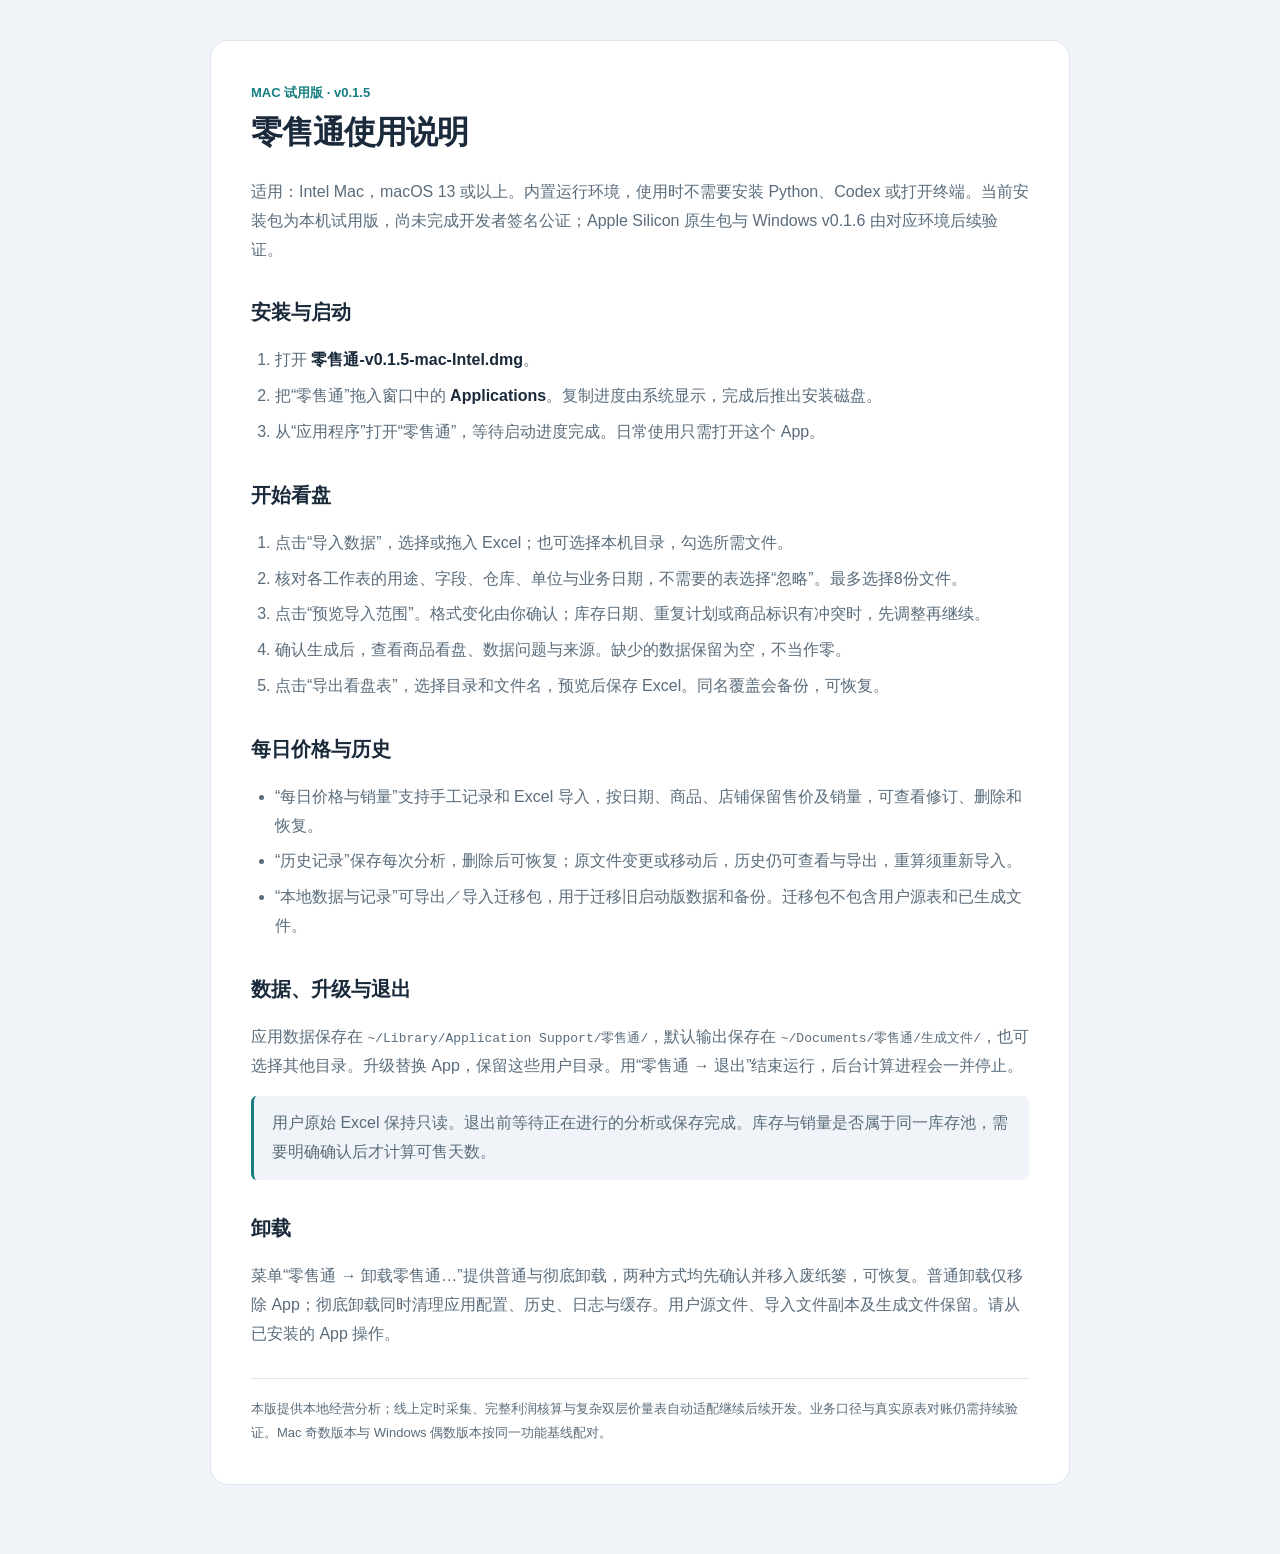
==== desktop/使用说明.html @ 70e7618d "Add self-contained Mac app and paired desktop release workflow" ====
<!doctype html><html lang="zh-CN"><meta charset="utf-8"><meta name="viewport" content="width=device-width,initial-scale=1"><title>零售通 v0.1.5 使用说明</title>
<style>:root{color-scheme:light dark;--bg:#f0f4f8;--paper:#fff;--ink:#1a2a3b;--muted:#5a6c7b;--line:#dde5eb;--accent:#167e82}@media(prefers-color-scheme:dark){:root{--bg:#111c26;--paper:#1b2835;--ink:#edf5f7;--muted:#b4c5d0;--line:#334553;--accent:#83d7d4}}*{box-sizing:border-box}body{margin:0;background:var(--bg);color:var(--ink);font:16px/1.8 -apple-system,BlinkMacSystemFont,'PingFang SC',sans-serif}main{max-width:860px;margin:40px auto;padding:40px;background:var(--paper);border:1px solid var(--line);border-radius:18px}h1{font-size:32px;letter-spacing:-1px;margin:0}h2{margin:30px 0 10px;font-size:20px}p,li{color:var(--muted)}.badge{color:var(--accent);font-size:13px;font-weight:600}ol,ul{padding-left:24px}li{margin:7px 0}strong{color:var(--ink)}code{font-size:13px;overflow-wrap:anywhere}.note{padding:13px 18px;border-left:3px solid var(--accent);background:var(--bg);border-radius:6px}footer{border-top:1px solid var(--line);margin-top:30px;padding-top:18px;font-size:13px;color:var(--muted)}@media(max-width:650px){main{margin:12px;padding:24px}h1{font-size:27px}}@media print{main{border:0;margin:0;padding:0}body{background:white}}</style>
<main><div class="badge">MAC 试用版 · v0.1.5</div><h1>零售通使用说明</h1><p>适用：Intel Mac，macOS 13 或以上。内置运行环境，使用时不需要安装 Python、Codex 或打开终端。当前安装包为本机试用版，尚未完成开发者签名公证；Apple Silicon 原生包与 Windows v0.1.6 由对应环境后续验证。</p>
<h2>安装与启动</h2><ol><li>打开 <strong>零售通-v0.1.5-mac-Intel.dmg</strong>。</li><li>把“零售通”拖入窗口中的 <strong>Applications</strong>。复制进度由系统显示，完成后推出安装磁盘。</li><li>从“应用程序”打开“零售通”，等待启动进度完成。日常使用只需打开这个 App。</li></ol>
<h2>开始看盘</h2><ol><li>点击“导入数据”，选择或拖入 Excel；也可选择本机目录，勾选所需文件。</li><li>核对各工作表的用途、字段、仓库、单位与业务日期，不需要的表选择“忽略”。最多选择8份文件。</li><li>点击“预览导入范围”。格式变化由你确认；库存日期、重复计划或商品标识有冲突时，先调整再继续。</li><li>确认生成后，查看商品看盘、数据问题与来源。缺少的数据保留为空，不当作零。</li><li>点击“导出看盘表”，选择目录和文件名，预览后保存 Excel。同名覆盖会备份，可恢复。</li></ol>
<h2>每日价格与历史</h2><ul><li>“每日价格与销量”支持手工记录和 Excel 导入，按日期、商品、店铺保留售价及销量，可查看修订、删除和恢复。</li><li>“历史记录”保存每次分析，删除后可恢复；原文件变更或移动后，历史仍可查看与导出，重算须重新导入。</li><li>“本地数据与记录”可导出／导入迁移包，用于迁移旧启动版数据和备份。迁移包不包含用户源表和已生成文件。</li></ul>
<h2>数据、升级与退出</h2><p>应用数据保存在 <code>~/Library/Application Support/零售通/</code>，默认输出保存在 <code>~/Documents/零售通/生成文件/</code>，也可选择其他目录。升级替换 App，保留这些用户目录。用“零售通 → 退出”结束运行，后台计算进程会一并停止。</p>
<p class="note">用户原始 Excel 保持只读。退出前等待正在进行的分析或保存完成。库存与销量是否属于同一库存池，需要明确确认后才计算可售天数。</p>
<h2>卸载</h2><p>菜单“零售通 → 卸载零售通…”提供普通与彻底卸载，两种方式均先确认并移入废纸篓，可恢复。普通卸载仅移除 App；彻底卸载同时清理应用配置、历史、日志与缓存。用户源文件、导入文件副本及生成文件保留。请从已安装的 App 操作。</p>
<footer>本版提供本地经营分析；线上定时采集、完整利润核算与复杂双层价量表自动适配继续后续开发。业务口径与真实原表对账仍需持续验证。Mac 奇数版本与 Windows 偶数版本按同一功能基线配对。</footer></main></html>
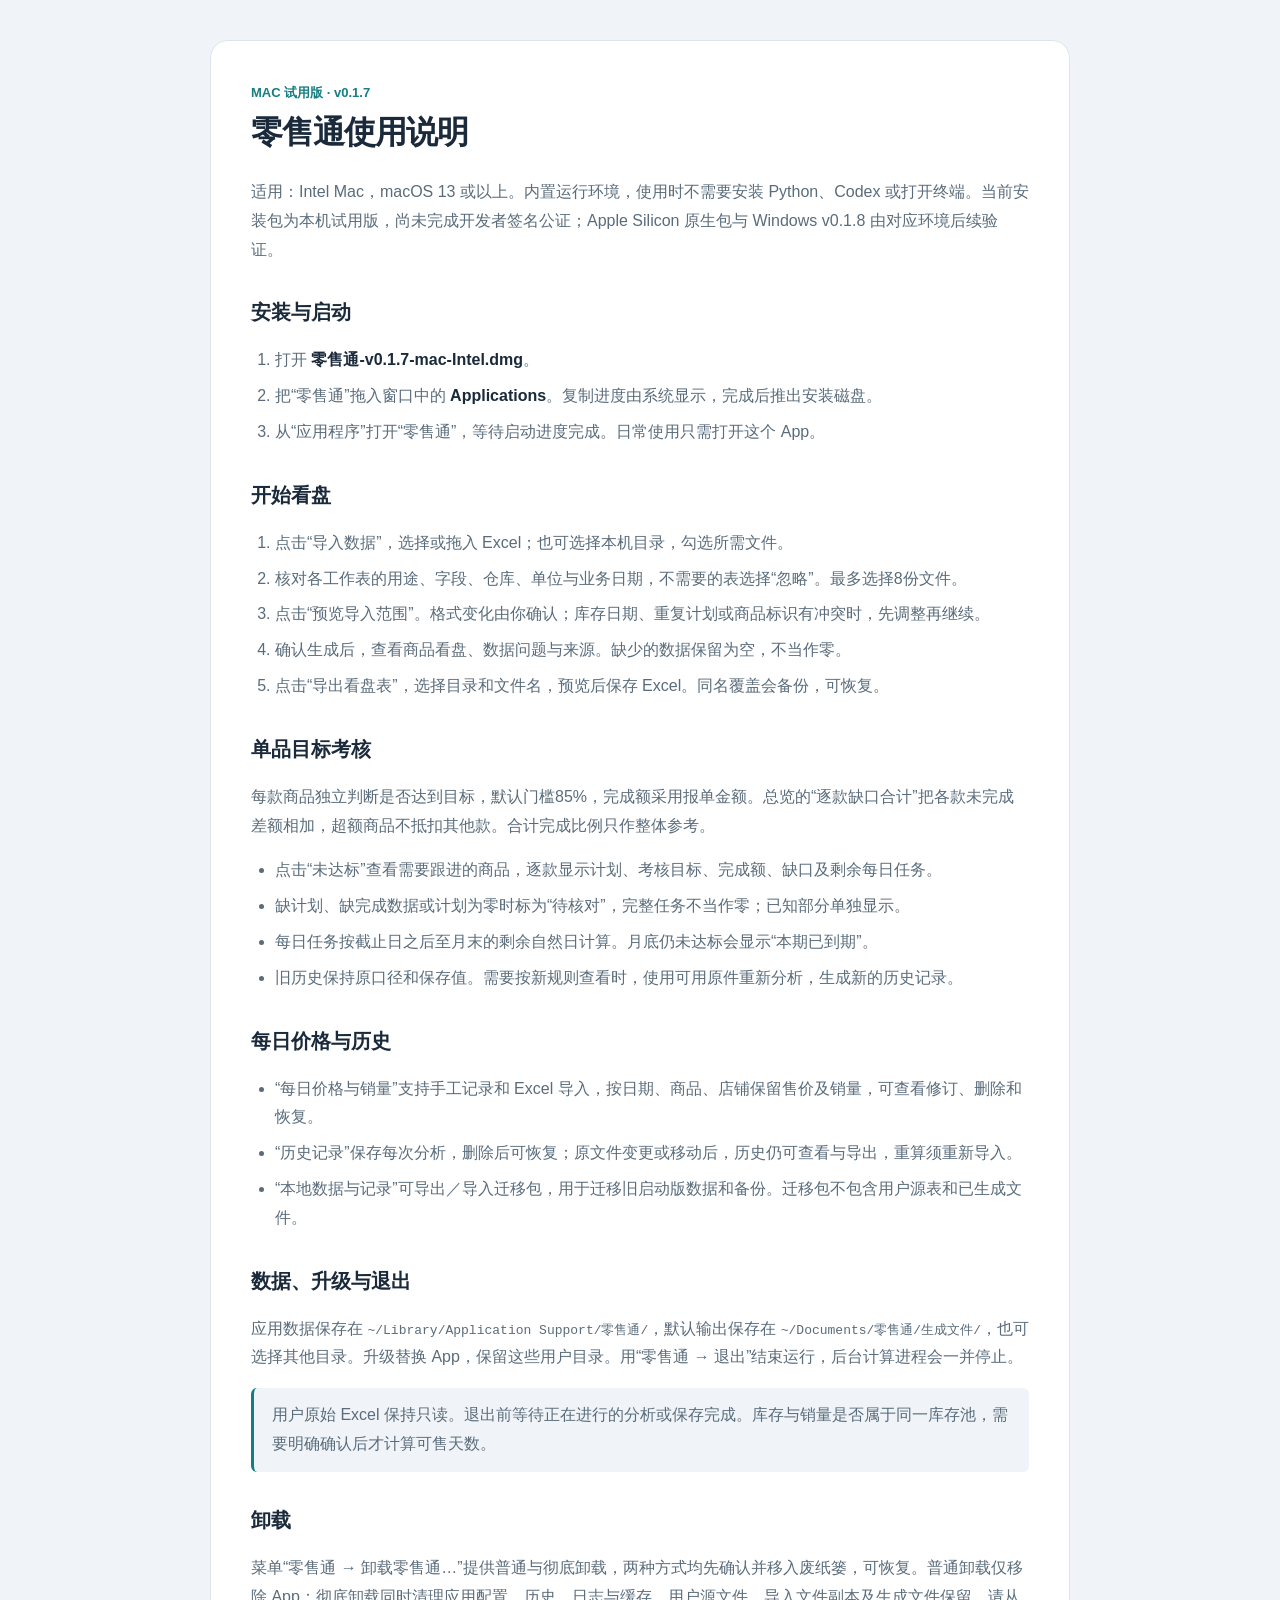
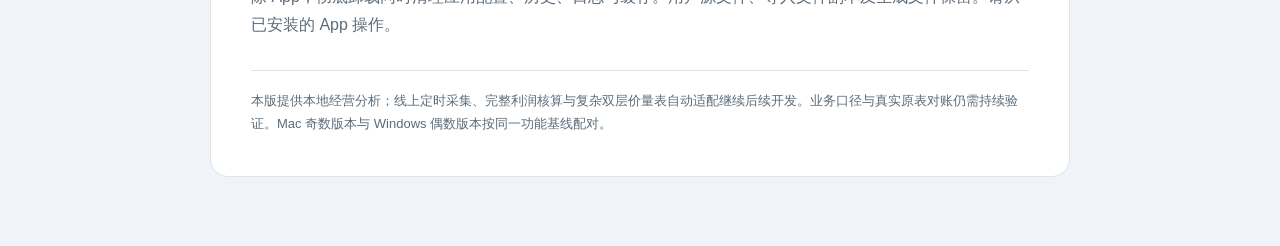
==== commit 8bcb1542: "Assess plan targets per product and deliver Mac 0.1.7" ====
--- a/desktop/使用说明.html
+++ b/desktop/使用说明.html
@@ -1,9 +1,9 @@
-<!doctype html><html lang="zh-CN"><meta charset="utf-8"><meta name="viewport" content="width=device-width,initial-scale=1"><title>零售通 v0.1.5 使用说明</title>
+<!doctype html><html lang="zh-CN"><meta charset="utf-8"><meta name="viewport" content="width=device-width,initial-scale=1"><title>零售通 v0.1.7 使用说明</title>
 <style>:root{color-scheme:light dark;--bg:#f0f4f8;--paper:#fff;--ink:#1a2a3b;--muted:#5a6c7b;--line:#dde5eb;--accent:#167e82}@media(prefers-color-scheme:dark){:root{--bg:#111c26;--paper:#1b2835;--ink:#edf5f7;--muted:#b4c5d0;--line:#334553;--accent:#83d7d4}}*{box-sizing:border-box}body{margin:0;background:var(--bg);color:var(--ink);font:16px/1.8 -apple-system,BlinkMacSystemFont,'PingFang SC',sans-serif}main{max-width:860px;margin:40px auto;padding:40px;background:var(--paper);border:1px solid var(--line);border-radius:18px}h1{font-size:32px;letter-spacing:-1px;margin:0}h2{margin:30px 0 10px;font-size:20px}p,li{color:var(--muted)}.badge{color:var(--accent);font-size:13px;font-weight:600}ol,ul{padding-left:24px}li{margin:7px 0}strong{color:var(--ink)}code{font-size:13px;overflow-wrap:anywhere}.note{padding:13px 18px;border-left:3px solid var(--accent);background:var(--bg);border-radius:6px}footer{border-top:1px solid var(--line);margin-top:30px;padding-top:18px;font-size:13px;color:var(--muted)}@media(max-width:650px){main{margin:12px;padding:24px}h1{font-size:27px}}@media print{main{border:0;margin:0;padding:0}body{background:white}}</style>
-<main><div class="badge">MAC 试用版 · v0.1.5</div><h1>零售通使用说明</h1><p>适用：Intel Mac，macOS 13 或以上。内置运行环境，使用时不需要安装 Python、Codex 或打开终端。当前安装包为本机试用版，尚未完成开发者签名公证；Apple Silicon 原生包与 Windows v0.1.6 由对应环境后续验证。</p>
-<h2>安装与启动</h2><ol><li>打开 <strong>零售通-v0.1.5-mac-Intel.dmg</strong>。</li><li>把“零售通”拖入窗口中的 <strong>Applications</strong>。复制进度由系统显示，完成后推出安装磁盘。</li><li>从“应用程序”打开“零售通”，等待启动进度完成。日常使用只需打开这个 App。</li></ol>
+<main><div class="badge">MAC 试用版 · v0.1.7</div><h1>零售通使用说明</h1><p>适用：Intel Mac，macOS 13 或以上。内置运行环境，使用时不需要安装 Python、Codex 或打开终端。当前安装包为本机试用版，尚未完成开发者签名公证；Apple Silicon 原生包与 Windows v0.1.8 由对应环境后续验证。</p>
+<h2>安装与启动</h2><ol><li>打开 <strong>零售通-v0.1.7-mac-Intel.dmg</strong>。</li><li>把“零售通”拖入窗口中的 <strong>Applications</strong>。复制进度由系统显示，完成后推出安装磁盘。</li><li>从“应用程序”打开“零售通”，等待启动进度完成。日常使用只需打开这个 App。</li></ol>
 <h2>开始看盘</h2><ol><li>点击“导入数据”，选择或拖入 Excel；也可选择本机目录，勾选所需文件。</li><li>核对各工作表的用途、字段、仓库、单位与业务日期，不需要的表选择“忽略”。最多选择8份文件。</li><li>点击“预览导入范围”。格式变化由你确认；库存日期、重复计划或商品标识有冲突时，先调整再继续。</li><li>确认生成后，查看商品看盘、数据问题与来源。缺少的数据保留为空，不当作零。</li><li>点击“导出看盘表”，选择目录和文件名，预览后保存 Excel。同名覆盖会备份，可恢复。</li></ol>
-<h2>每日价格与历史</h2><ul><li>“每日价格与销量”支持手工记录和 Excel 导入，按日期、商品、店铺保留售价及销量，可查看修订、删除和恢复。</li><li>“历史记录”保存每次分析，删除后可恢复；原文件变更或移动后，历史仍可查看与导出，重算须重新导入。</li><li>“本地数据与记录”可导出／导入迁移包，用于迁移旧启动版数据和备份。迁移包不包含用户源表和已生成文件。</li></ul>
+<h2>单品目标考核</h2><p>每款商品独立判断是否达到目标，默认门槛85%，完成额采用报单金额。总览的“逐款缺口合计”把各款未完成差额相加，超额商品不抵扣其他款。合计完成比例只作整体参考。</p><ul><li>点击“未达标”查看需要跟进的商品，逐款显示计划、考核目标、完成额、缺口及剩余每日任务。</li><li>缺计划、缺完成数据或计划为零时标为“待核对”，完整任务不当作零；已知部分单独显示。</li><li>每日任务按截止日之后至月末的剩余自然日计算。月底仍未达标会显示“本期已到期”。</li><li>旧历史保持原口径和保存值。需要按新规则查看时，使用可用原件重新分析，生成新的历史记录。</li></ul><h2>每日价格与历史</h2><ul><li>“每日价格与销量”支持手工记录和 Excel 导入，按日期、商品、店铺保留售价及销量，可查看修订、删除和恢复。</li><li>“历史记录”保存每次分析，删除后可恢复；原文件变更或移动后，历史仍可查看与导出，重算须重新导入。</li><li>“本地数据与记录”可导出／导入迁移包，用于迁移旧启动版数据和备份。迁移包不包含用户源表和已生成文件。</li></ul>
 <h2>数据、升级与退出</h2><p>应用数据保存在 <code>~/Library/Application Support/零售通/</code>，默认输出保存在 <code>~/Documents/零售通/生成文件/</code>，也可选择其他目录。升级替换 App，保留这些用户目录。用“零售通 → 退出”结束运行，后台计算进程会一并停止。</p>
 <p class="note">用户原始 Excel 保持只读。退出前等待正在进行的分析或保存完成。库存与销量是否属于同一库存池，需要明确确认后才计算可售天数。</p>
 <h2>卸载</h2><p>菜单“零售通 → 卸载零售通…”提供普通与彻底卸载，两种方式均先确认并移入废纸篓，可恢复。普通卸载仅移除 App；彻底卸载同时清理应用配置、历史、日志与缓存。用户源文件、导入文件副本及生成文件保留。请从已安装的 App 操作。</p>
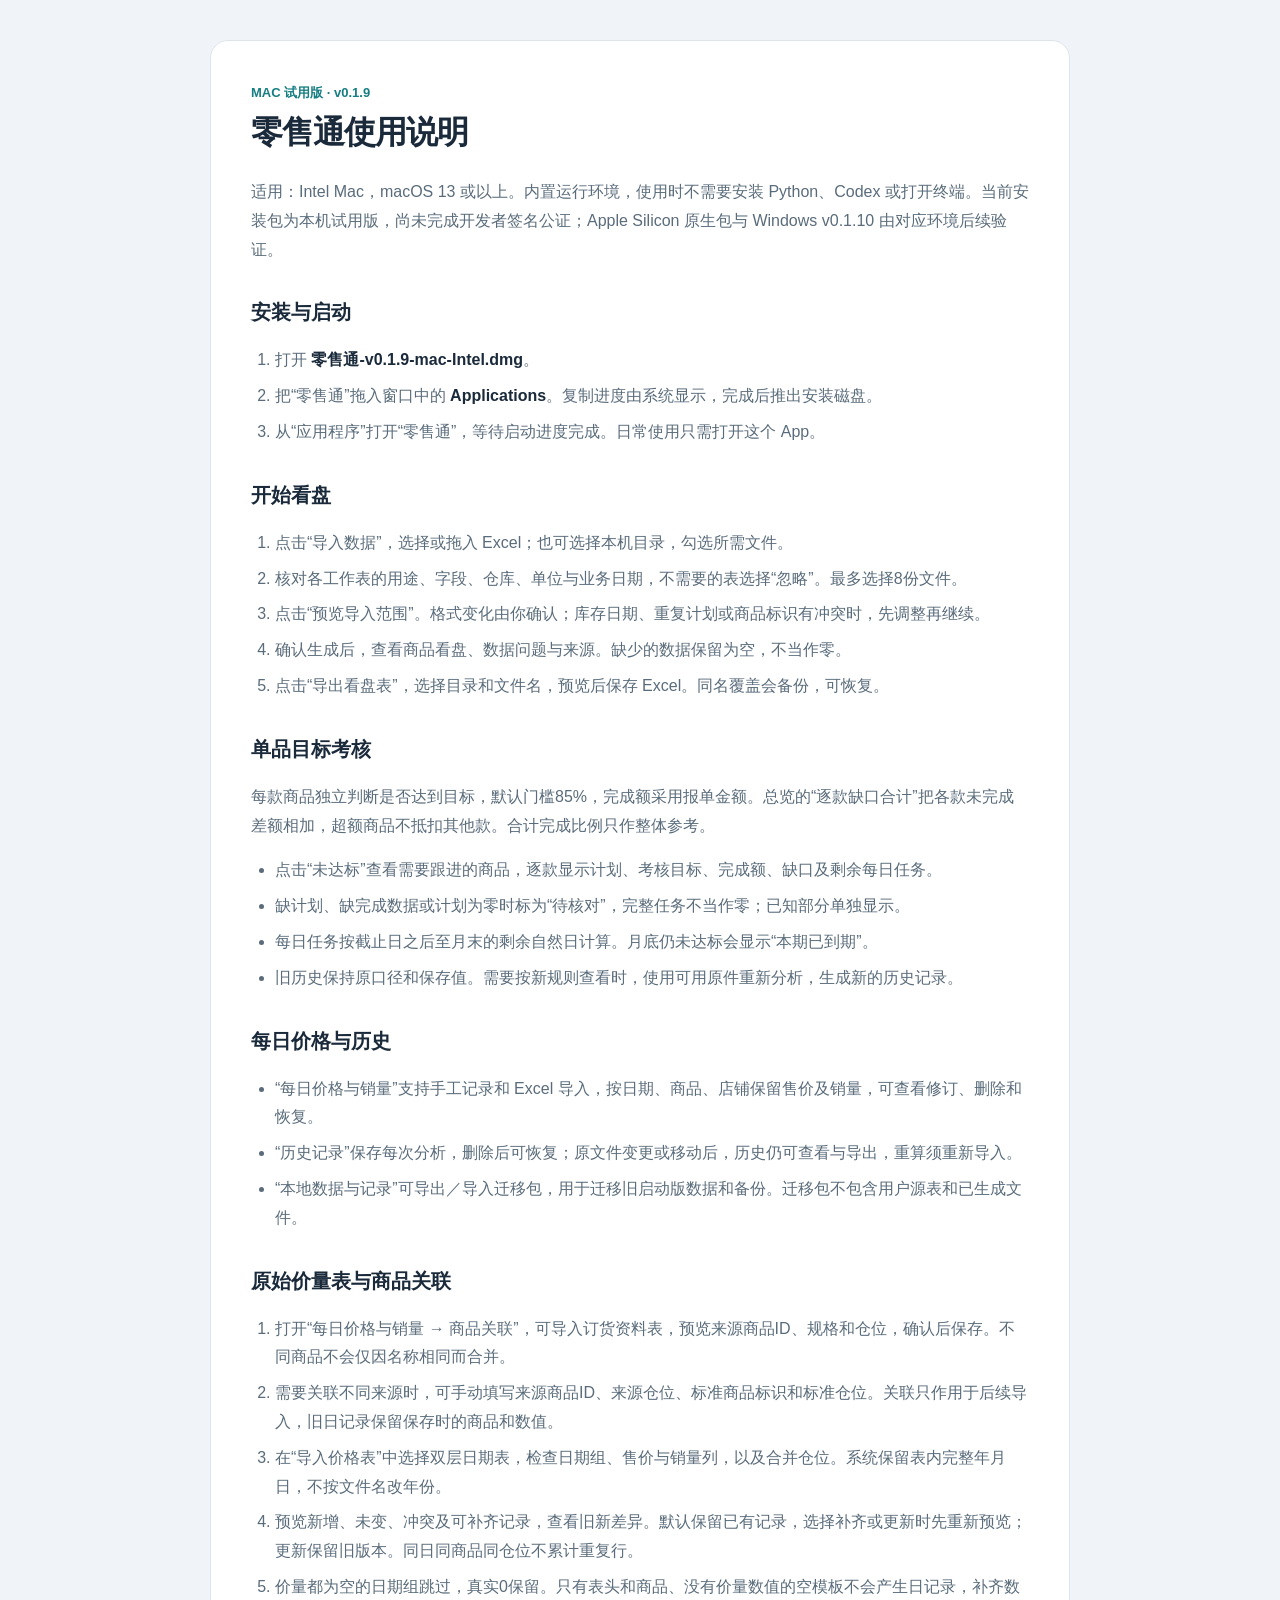
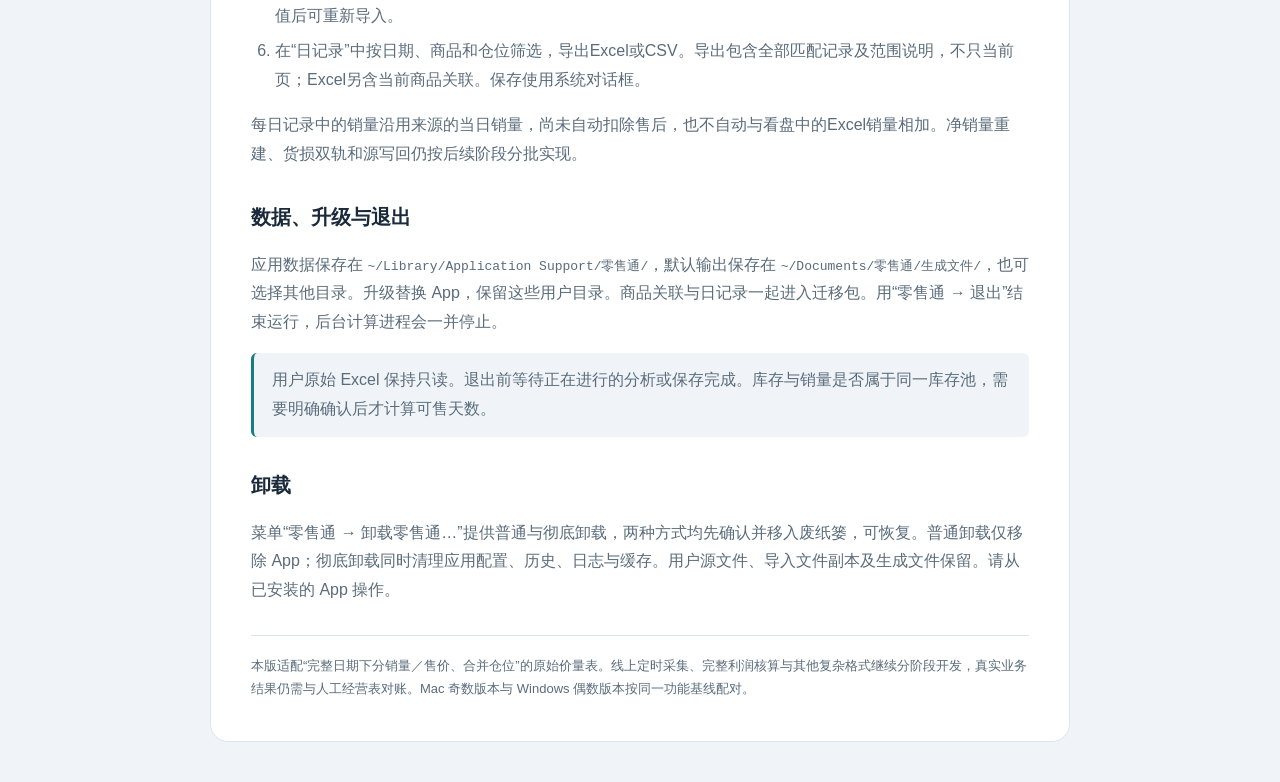
==== commit c3a54a9d: "Deliver Mac 0.1.9 paired daily imports and persistent product mappings" ====
--- a/desktop/使用说明.html
+++ b/desktop/使用说明.html
@@ -1,10 +1,11 @@
-<!doctype html><html lang="zh-CN"><meta charset="utf-8"><meta name="viewport" content="width=device-width,initial-scale=1"><title>零售通 v0.1.7 使用说明</title>
+<!doctype html><html lang="zh-CN"><meta charset="utf-8"><meta name="viewport" content="width=device-width,initial-scale=1"><title>零售通 v0.1.9 使用说明</title>
 <style>:root{color-scheme:light dark;--bg:#f0f4f8;--paper:#fff;--ink:#1a2a3b;--muted:#5a6c7b;--line:#dde5eb;--accent:#167e82}@media(prefers-color-scheme:dark){:root{--bg:#111c26;--paper:#1b2835;--ink:#edf5f7;--muted:#b4c5d0;--line:#334553;--accent:#83d7d4}}*{box-sizing:border-box}body{margin:0;background:var(--bg);color:var(--ink);font:16px/1.8 -apple-system,BlinkMacSystemFont,'PingFang SC',sans-serif}main{max-width:860px;margin:40px auto;padding:40px;background:var(--paper);border:1px solid var(--line);border-radius:18px}h1{font-size:32px;letter-spacing:-1px;margin:0}h2{margin:30px 0 10px;font-size:20px}p,li{color:var(--muted)}.badge{color:var(--accent);font-size:13px;font-weight:600}ol,ul{padding-left:24px}li{margin:7px 0}strong{color:var(--ink)}code{font-size:13px;overflow-wrap:anywhere}.note{padding:13px 18px;border-left:3px solid var(--accent);background:var(--bg);border-radius:6px}footer{border-top:1px solid var(--line);margin-top:30px;padding-top:18px;font-size:13px;color:var(--muted)}@media(max-width:650px){main{margin:12px;padding:24px}h1{font-size:27px}}@media print{main{border:0;margin:0;padding:0}body{background:white}}</style>
-<main><div class="badge">MAC 试用版 · v0.1.7</div><h1>零售通使用说明</h1><p>适用：Intel Mac，macOS 13 或以上。内置运行环境，使用时不需要安装 Python、Codex 或打开终端。当前安装包为本机试用版，尚未完成开发者签名公证；Apple Silicon 原生包与 Windows v0.1.8 由对应环境后续验证。</p>
-<h2>安装与启动</h2><ol><li>打开 <strong>零售通-v0.1.7-mac-Intel.dmg</strong>。</li><li>把“零售通”拖入窗口中的 <strong>Applications</strong>。复制进度由系统显示，完成后推出安装磁盘。</li><li>从“应用程序”打开“零售通”，等待启动进度完成。日常使用只需打开这个 App。</li></ol>
+<main><div class="badge">MAC 试用版 · v0.1.9</div><h1>零售通使用说明</h1><p>适用：Intel Mac，macOS 13 或以上。内置运行环境，使用时不需要安装 Python、Codex 或打开终端。当前安装包为本机试用版，尚未完成开发者签名公证；Apple Silicon 原生包与 Windows v0.1.10 由对应环境后续验证。</p>
+<h2>安装与启动</h2><ol><li>打开 <strong>零售通-v0.1.9-mac-Intel.dmg</strong>。</li><li>把“零售通”拖入窗口中的 <strong>Applications</strong>。复制进度由系统显示，完成后推出安装磁盘。</li><li>从“应用程序”打开“零售通”，等待启动进度完成。日常使用只需打开这个 App。</li></ol>
 <h2>开始看盘</h2><ol><li>点击“导入数据”，选择或拖入 Excel；也可选择本机目录，勾选所需文件。</li><li>核对各工作表的用途、字段、仓库、单位与业务日期，不需要的表选择“忽略”。最多选择8份文件。</li><li>点击“预览导入范围”。格式变化由你确认；库存日期、重复计划或商品标识有冲突时，先调整再继续。</li><li>确认生成后，查看商品看盘、数据问题与来源。缺少的数据保留为空，不当作零。</li><li>点击“导出看盘表”，选择目录和文件名，预览后保存 Excel。同名覆盖会备份，可恢复。</li></ol>
 <h2>单品目标考核</h2><p>每款商品独立判断是否达到目标，默认门槛85%，完成额采用报单金额。总览的“逐款缺口合计”把各款未完成差额相加，超额商品不抵扣其他款。合计完成比例只作整体参考。</p><ul><li>点击“未达标”查看需要跟进的商品，逐款显示计划、考核目标、完成额、缺口及剩余每日任务。</li><li>缺计划、缺完成数据或计划为零时标为“待核对”，完整任务不当作零；已知部分单独显示。</li><li>每日任务按截止日之后至月末的剩余自然日计算。月底仍未达标会显示“本期已到期”。</li><li>旧历史保持原口径和保存值。需要按新规则查看时，使用可用原件重新分析，生成新的历史记录。</li></ul><h2>每日价格与历史</h2><ul><li>“每日价格与销量”支持手工记录和 Excel 导入，按日期、商品、店铺保留售价及销量，可查看修订、删除和恢复。</li><li>“历史记录”保存每次分析，删除后可恢复；原文件变更或移动后，历史仍可查看与导出，重算须重新导入。</li><li>“本地数据与记录”可导出／导入迁移包，用于迁移旧启动版数据和备份。迁移包不包含用户源表和已生成文件。</li></ul>
-<h2>数据、升级与退出</h2><p>应用数据保存在 <code>~/Library/Application Support/零售通/</code>，默认输出保存在 <code>~/Documents/零售通/生成文件/</code>，也可选择其他目录。升级替换 App，保留这些用户目录。用“零售通 → 退出”结束运行，后台计算进程会一并停止。</p>
+<h2>原始价量表与商品关联</h2><ol><li>打开“每日价格与销量 → 商品关联”，可导入订货资料表，预览来源商品ID、规格和仓位，确认后保存。不同商品不会仅因名称相同而合并。</li><li>需要关联不同来源时，可手动填写来源商品ID、来源仓位、标准商品标识和标准仓位。关联只作用于后续导入，旧日记录保留保存时的商品和数值。</li><li>在“导入价格表”中选择双层日期表，检查日期组、售价与销量列，以及合并仓位。系统保留表内完整年月日，不按文件名改年份。</li><li>预览新增、未变、冲突及可补齐记录，查看旧新差异。默认保留已有记录，选择补齐或更新时先重新预览；更新保留旧版本。同日同商品同仓位不累计重复行。</li><li>价量都为空的日期组跳过，真实0保留。只有表头和商品、没有价量数值的空模板不会产生日记录，补齐数值后可重新导入。</li><li>在“日记录”中按日期、商品和仓位筛选，导出Excel或CSV。导出包含全部匹配记录及范围说明，不只当前页；Excel另含当前商品关联。保存使用系统对话框。</li></ol><p>每日记录中的销量沿用来源的当日销量，尚未自动扣除售后，也不自动与看盘中的Excel销量相加。净销量重建、货损双轨和源写回仍按后续阶段分批实现。</p>
+<h2>数据、升级与退出</h2><p>应用数据保存在 <code>~/Library/Application Support/零售通/</code>，默认输出保存在 <code>~/Documents/零售通/生成文件/</code>，也可选择其他目录。升级替换 App，保留这些用户目录。商品关联与日记录一起进入迁移包。用“零售通 → 退出”结束运行，后台计算进程会一并停止。</p>
 <p class="note">用户原始 Excel 保持只读。退出前等待正在进行的分析或保存完成。库存与销量是否属于同一库存池，需要明确确认后才计算可售天数。</p>
 <h2>卸载</h2><p>菜单“零售通 → 卸载零售通…”提供普通与彻底卸载，两种方式均先确认并移入废纸篓，可恢复。普通卸载仅移除 App；彻底卸载同时清理应用配置、历史、日志与缓存。用户源文件、导入文件副本及生成文件保留。请从已安装的 App 操作。</p>
-<footer>本版提供本地经营分析；线上定时采集、完整利润核算与复杂双层价量表自动适配继续后续开发。业务口径与真实原表对账仍需持续验证。Mac 奇数版本与 Windows 偶数版本按同一功能基线配对。</footer></main></html>
+<footer>本版适配“完整日期下分销量／售价、合并仓位”的原始价量表。线上定时采集、完整利润核算与其他复杂格式继续分阶段开发，真实业务结果仍需与人工经营表对账。Mac 奇数版本与 Windows 偶数版本按同一功能基线配对。</footer></main></html>
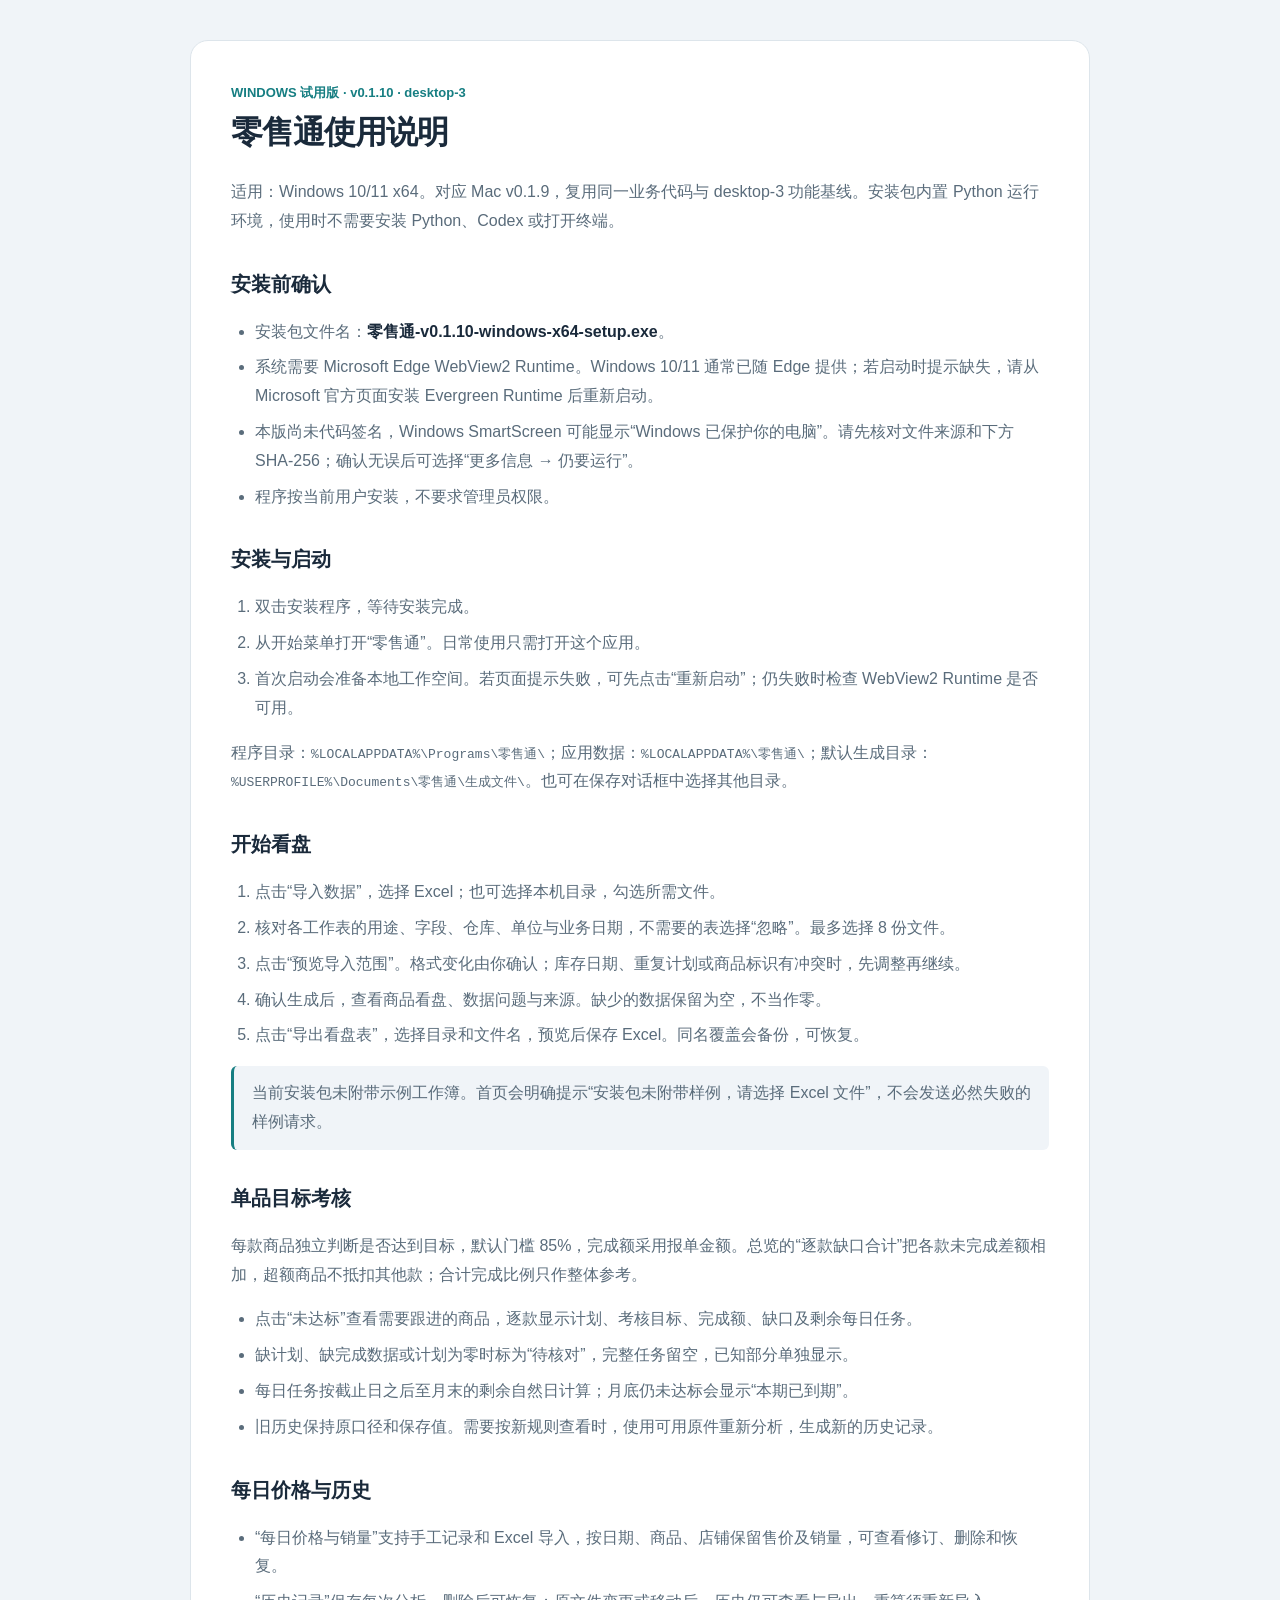
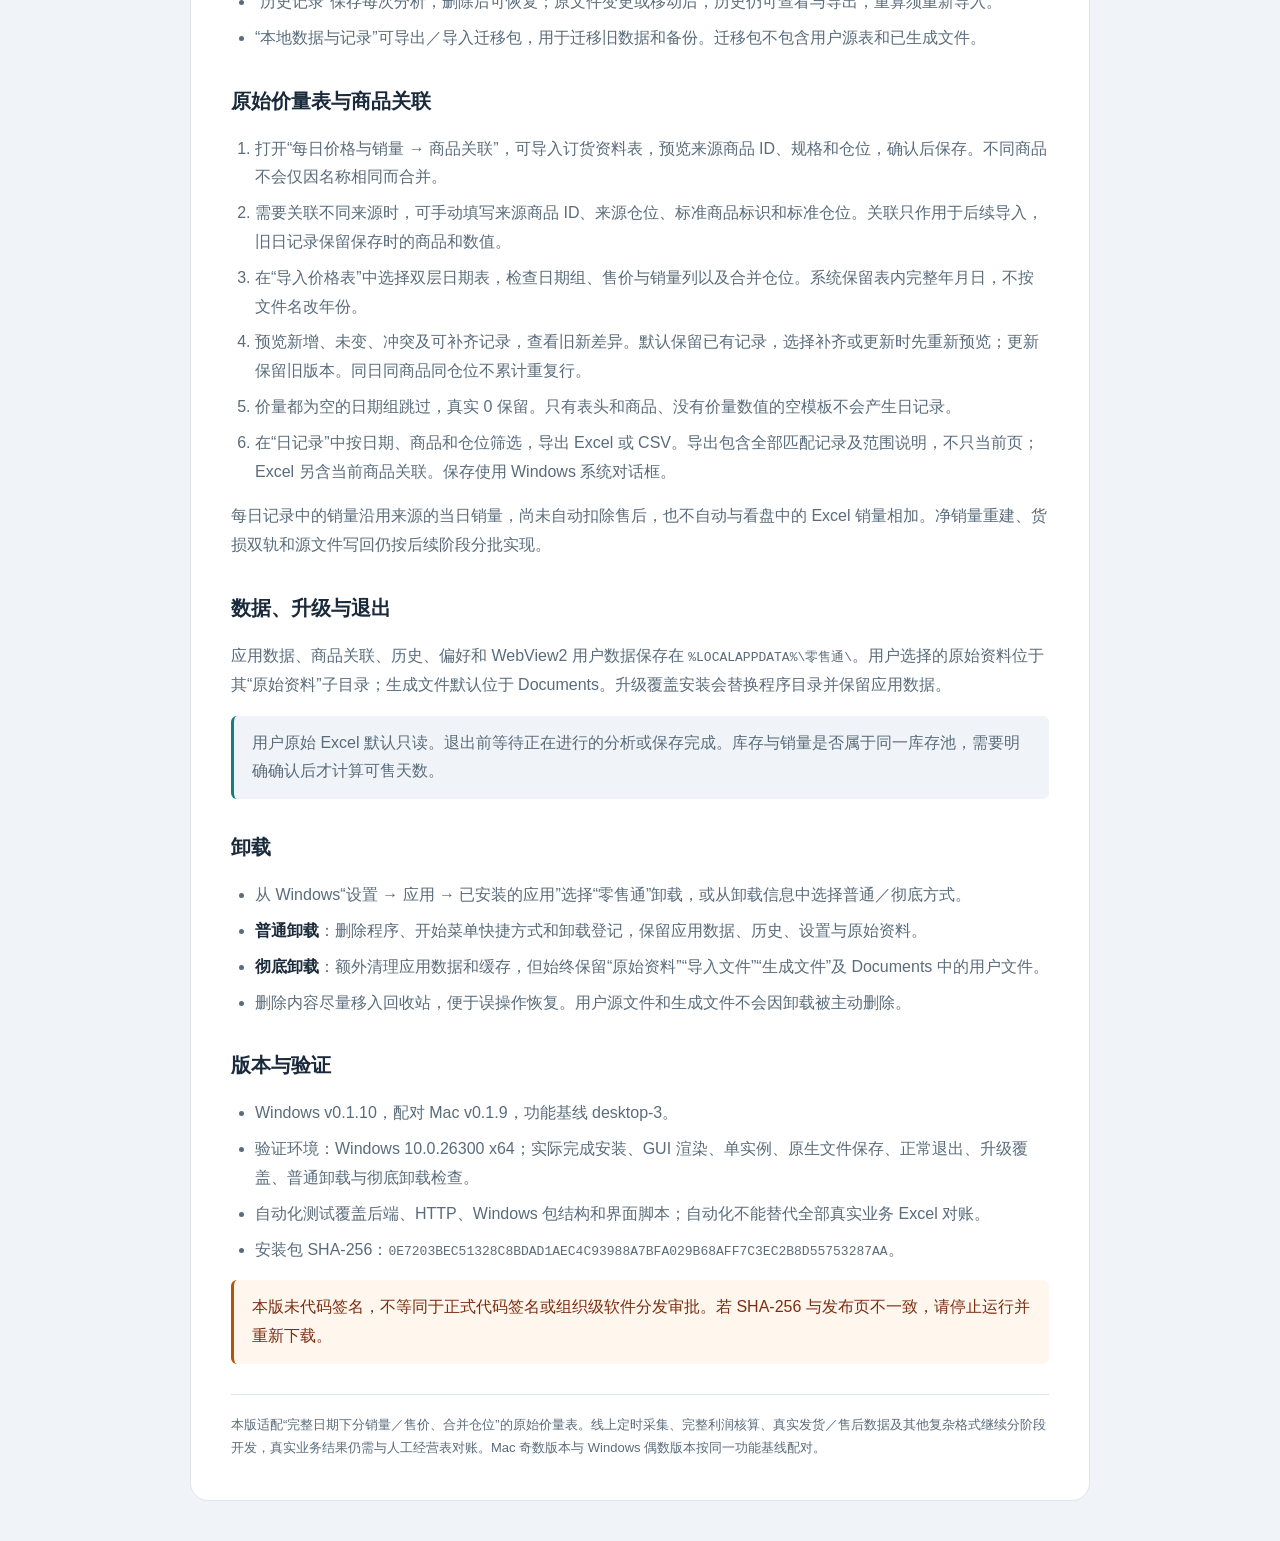
==== commit f6d0fc6c: "Deliver verified Windows 0.1.10 desktop release" ====
--- a/desktop/使用说明.html
+++ b/desktop/使用说明.html
@@ -1,11 +1,107 @@
-<!doctype html><html lang="zh-CN"><meta charset="utf-8"><meta name="viewport" content="width=device-width,initial-scale=1"><title>零售通 v0.1.9 使用说明</title>
-<style>:root{color-scheme:light dark;--bg:#f0f4f8;--paper:#fff;--ink:#1a2a3b;--muted:#5a6c7b;--line:#dde5eb;--accent:#167e82}@media(prefers-color-scheme:dark){:root{--bg:#111c26;--paper:#1b2835;--ink:#edf5f7;--muted:#b4c5d0;--line:#334553;--accent:#83d7d4}}*{box-sizing:border-box}body{margin:0;background:var(--bg);color:var(--ink);font:16px/1.8 -apple-system,BlinkMacSystemFont,'PingFang SC',sans-serif}main{max-width:860px;margin:40px auto;padding:40px;background:var(--paper);border:1px solid var(--line);border-radius:18px}h1{font-size:32px;letter-spacing:-1px;margin:0}h2{margin:30px 0 10px;font-size:20px}p,li{color:var(--muted)}.badge{color:var(--accent);font-size:13px;font-weight:600}ol,ul{padding-left:24px}li{margin:7px 0}strong{color:var(--ink)}code{font-size:13px;overflow-wrap:anywhere}.note{padding:13px 18px;border-left:3px solid var(--accent);background:var(--bg);border-radius:6px}footer{border-top:1px solid var(--line);margin-top:30px;padding-top:18px;font-size:13px;color:var(--muted)}@media(max-width:650px){main{margin:12px;padding:24px}h1{font-size:27px}}@media print{main{border:0;margin:0;padding:0}body{background:white}}</style>
-<main><div class="badge">MAC 试用版 · v0.1.9</div><h1>零售通使用说明</h1><p>适用：Intel Mac，macOS 13 或以上。内置运行环境，使用时不需要安装 Python、Codex 或打开终端。当前安装包为本机试用版，尚未完成开发者签名公证；Apple Silicon 原生包与 Windows v0.1.10 由对应环境后续验证。</p>
-<h2>安装与启动</h2><ol><li>打开 <strong>零售通-v0.1.9-mac-Intel.dmg</strong>。</li><li>把“零售通”拖入窗口中的 <strong>Applications</strong>。复制进度由系统显示，完成后推出安装磁盘。</li><li>从“应用程序”打开“零售通”，等待启动进度完成。日常使用只需打开这个 App。</li></ol>
-<h2>开始看盘</h2><ol><li>点击“导入数据”，选择或拖入 Excel；也可选择本机目录，勾选所需文件。</li><li>核对各工作表的用途、字段、仓库、单位与业务日期，不需要的表选择“忽略”。最多选择8份文件。</li><li>点击“预览导入范围”。格式变化由你确认；库存日期、重复计划或商品标识有冲突时，先调整再继续。</li><li>确认生成后，查看商品看盘、数据问题与来源。缺少的数据保留为空，不当作零。</li><li>点击“导出看盘表”，选择目录和文件名，预览后保存 Excel。同名覆盖会备份，可恢复。</li></ol>
-<h2>单品目标考核</h2><p>每款商品独立判断是否达到目标，默认门槛85%，完成额采用报单金额。总览的“逐款缺口合计”把各款未完成差额相加，超额商品不抵扣其他款。合计完成比例只作整体参考。</p><ul><li>点击“未达标”查看需要跟进的商品，逐款显示计划、考核目标、完成额、缺口及剩余每日任务。</li><li>缺计划、缺完成数据或计划为零时标为“待核对”，完整任务不当作零；已知部分单独显示。</li><li>每日任务按截止日之后至月末的剩余自然日计算。月底仍未达标会显示“本期已到期”。</li><li>旧历史保持原口径和保存值。需要按新规则查看时，使用可用原件重新分析，生成新的历史记录。</li></ul><h2>每日价格与历史</h2><ul><li>“每日价格与销量”支持手工记录和 Excel 导入，按日期、商品、店铺保留售价及销量，可查看修订、删除和恢复。</li><li>“历史记录”保存每次分析，删除后可恢复；原文件变更或移动后，历史仍可查看与导出，重算须重新导入。</li><li>“本地数据与记录”可导出／导入迁移包，用于迁移旧启动版数据和备份。迁移包不包含用户源表和已生成文件。</li></ul>
-<h2>原始价量表与商品关联</h2><ol><li>打开“每日价格与销量 → 商品关联”，可导入订货资料表，预览来源商品ID、规格和仓位，确认后保存。不同商品不会仅因名称相同而合并。</li><li>需要关联不同来源时，可手动填写来源商品ID、来源仓位、标准商品标识和标准仓位。关联只作用于后续导入，旧日记录保留保存时的商品和数值。</li><li>在“导入价格表”中选择双层日期表，检查日期组、售价与销量列，以及合并仓位。系统保留表内完整年月日，不按文件名改年份。</li><li>预览新增、未变、冲突及可补齐记录，查看旧新差异。默认保留已有记录，选择补齐或更新时先重新预览；更新保留旧版本。同日同商品同仓位不累计重复行。</li><li>价量都为空的日期组跳过，真实0保留。只有表头和商品、没有价量数值的空模板不会产生日记录，补齐数值后可重新导入。</li><li>在“日记录”中按日期、商品和仓位筛选，导出Excel或CSV。导出包含全部匹配记录及范围说明，不只当前页；Excel另含当前商品关联。保存使用系统对话框。</li></ol><p>每日记录中的销量沿用来源的当日销量，尚未自动扣除售后，也不自动与看盘中的Excel销量相加。净销量重建、货损双轨和源写回仍按后续阶段分批实现。</p>
-<h2>数据、升级与退出</h2><p>应用数据保存在 <code>~/Library/Application Support/零售通/</code>，默认输出保存在 <code>~/Documents/零售通/生成文件/</code>，也可选择其他目录。升级替换 App，保留这些用户目录。商品关联与日记录一起进入迁移包。用“零售通 → 退出”结束运行，后台计算进程会一并停止。</p>
-<p class="note">用户原始 Excel 保持只读。退出前等待正在进行的分析或保存完成。库存与销量是否属于同一库存池，需要明确确认后才计算可售天数。</p>
-<h2>卸载</h2><p>菜单“零售通 → 卸载零售通…”提供普通与彻底卸载，两种方式均先确认并移入废纸篓，可恢复。普通卸载仅移除 App；彻底卸载同时清理应用配置、历史、日志与缓存。用户源文件、导入文件副本及生成文件保留。请从已安装的 App 操作。</p>
-<footer>本版适配“完整日期下分销量／售价、合并仓位”的原始价量表。线上定时采集、完整利润核算与其他复杂格式继续分阶段开发，真实业务结果仍需与人工经营表对账。Mac 奇数版本与 Windows 偶数版本按同一功能基线配对。</footer></main></html>
+<!doctype html>
+<html lang="zh-CN">
+<meta charset="utf-8">
+<meta name="viewport" content="width=device-width,initial-scale=1">
+<title>零售通 v0.1.10 Windows 使用说明</title>
+<style>
+:root{color-scheme:light dark;--bg:#f0f4f8;--paper:#fff;--ink:#1a2a3b;--muted:#5a6c7b;--line:#dde5eb;--accent:#167e82}
+@media(prefers-color-scheme:dark){:root{--bg:#111c26;--paper:#1b2835;--ink:#edf5f7;--muted:#b4c5d0;--line:#334553;--accent:#83d7d4}}
+*{box-sizing:border-box}
+body{margin:0;background:var(--bg);color:var(--ink);font:16px/1.8 "Microsoft YaHei UI","Microsoft YaHei",sans-serif}
+main{max-width:900px;margin:40px auto;padding:40px;background:var(--paper);border:1px solid var(--line);border-radius:18px}
+h1{font-size:32px;letter-spacing:-1px;margin:0}
+h2{margin:30px 0 10px;font-size:20px}
+p,li{color:var(--muted)}
+.badge{color:var(--accent);font-size:13px;font-weight:600}
+ol,ul{padding-left:24px}
+li{margin:7px 0}
+strong{color:var(--ink)}
+code{font-size:13px;overflow-wrap:anywhere}
+.note{padding:13px 18px;border-left:3px solid var(--accent);background:var(--bg);border-radius:6px}
+.warn{border-left-color:#b45309;background:#fff7ed;color:#7c2d12}
+footer{border-top:1px solid var(--line);margin-top:30px;padding-top:18px;font-size:13px;color:var(--muted)}
+@media(max-width:650px){main{margin:12px;padding:24px}h1{font-size:27px}}
+@media print{main{border:0;margin:0;padding:0}body{background:white}}
+</style>
+<main>
+<div class="badge">WINDOWS 试用版 · v0.1.10 · desktop-3</div>
+<h1>零售通使用说明</h1>
+<p>适用：Windows 10/11 x64。对应 Mac v0.1.9，复用同一业务代码与 desktop-3 功能基线。安装包内置 Python 运行环境，使用时不需要安装 Python、Codex 或打开终端。</p>
+
+<h2>安装前确认</h2>
+<ul>
+<li>安装包文件名：<strong>零售通-v0.1.10-windows-x64-setup.exe</strong>。</li>
+<li>系统需要 Microsoft Edge WebView2 Runtime。Windows 10/11 通常已随 Edge 提供；若启动时提示缺失，请从 Microsoft 官方页面安装 Evergreen Runtime 后重新启动。</li>
+<li>本版尚未代码签名，Windows SmartScreen 可能显示“Windows 已保护你的电脑”。请先核对文件来源和下方 SHA-256；确认无误后可选择“更多信息 → 仍要运行”。</li>
+<li>程序按当前用户安装，不要求管理员权限。</li>
+</ul>
+
+<h2>安装与启动</h2>
+<ol>
+<li>双击安装程序，等待安装完成。</li>
+<li>从开始菜单打开“零售通”。日常使用只需打开这个应用。</li>
+<li>首次启动会准备本地工作空间。若页面提示失败，可先点击“重新启动”；仍失败时检查 WebView2 Runtime 是否可用。</li>
+</ol>
+<p>程序目录：<code>%LOCALAPPDATA%\Programs\零售通\</code>；应用数据：<code>%LOCALAPPDATA%\零售通\</code>；默认生成目录：<code>%USERPROFILE%\Documents\零售通\生成文件\</code>。也可在保存对话框中选择其他目录。</p>
+
+<h2>开始看盘</h2>
+<ol>
+<li>点击“导入数据”，选择 Excel；也可选择本机目录，勾选所需文件。</li>
+<li>核对各工作表的用途、字段、仓库、单位与业务日期，不需要的表选择“忽略”。最多选择 8 份文件。</li>
+<li>点击“预览导入范围”。格式变化由你确认；库存日期、重复计划或商品标识有冲突时，先调整再继续。</li>
+<li>确认生成后，查看商品看盘、数据问题与来源。缺少的数据保留为空，不当作零。</li>
+<li>点击“导出看盘表”，选择目录和文件名，预览后保存 Excel。同名覆盖会备份，可恢复。</li>
+</ol>
+<p class="note">当前安装包未附带示例工作簿。首页会明确提示“安装包未附带样例，请选择 Excel 文件”，不会发送必然失败的样例请求。</p>
+
+<h2>单品目标考核</h2>
+<p>每款商品独立判断是否达到目标，默认门槛 85%，完成额采用报单金额。总览的“逐款缺口合计”把各款未完成差额相加，超额商品不抵扣其他款；合计完成比例只作整体参考。</p>
+<ul>
+<li>点击“未达标”查看需要跟进的商品，逐款显示计划、考核目标、完成额、缺口及剩余每日任务。</li>
+<li>缺计划、缺完成数据或计划为零时标为“待核对”，完整任务留空，已知部分单独显示。</li>
+<li>每日任务按截止日之后至月末的剩余自然日计算；月底仍未达标会显示“本期已到期”。</li>
+<li>旧历史保持原口径和保存值。需要按新规则查看时，使用可用原件重新分析，生成新的历史记录。</li>
+</ul>
+
+<h2>每日价格与历史</h2>
+<ul>
+<li>“每日价格与销量”支持手工记录和 Excel 导入，按日期、商品、店铺保留售价及销量，可查看修订、删除和恢复。</li>
+<li>“历史记录”保存每次分析，删除后可恢复；原文件变更或移动后，历史仍可查看与导出，重算须重新导入。</li>
+<li>“本地数据与记录”可导出／导入迁移包，用于迁移旧数据和备份。迁移包不包含用户源表和已生成文件。</li>
+</ul>
+
+<h2>原始价量表与商品关联</h2>
+<ol>
+<li>打开“每日价格与销量 → 商品关联”，可导入订货资料表，预览来源商品 ID、规格和仓位，确认后保存。不同商品不会仅因名称相同而合并。</li>
+<li>需要关联不同来源时，可手动填写来源商品 ID、来源仓位、标准商品标识和标准仓位。关联只作用于后续导入，旧日记录保留保存时的商品和数值。</li>
+<li>在“导入价格表”中选择双层日期表，检查日期组、售价与销量列以及合并仓位。系统保留表内完整年月日，不按文件名改年份。</li>
+<li>预览新增、未变、冲突及可补齐记录，查看旧新差异。默认保留已有记录，选择补齐或更新时先重新预览；更新保留旧版本。同日同商品同仓位不累计重复行。</li>
+<li>价量都为空的日期组跳过，真实 0 保留。只有表头和商品、没有价量数值的空模板不会产生日记录。</li>
+<li>在“日记录”中按日期、商品和仓位筛选，导出 Excel 或 CSV。导出包含全部匹配记录及范围说明，不只当前页；Excel 另含当前商品关联。保存使用 Windows 系统对话框。</li>
+</ol>
+<p>每日记录中的销量沿用来源的当日销量，尚未自动扣除售后，也不自动与看盘中的 Excel 销量相加。净销量重建、货损双轨和源文件写回仍按后续阶段分批实现。</p>
+
+<h2>数据、升级与退出</h2>
+<p>应用数据、商品关联、历史、偏好和 WebView2 用户数据保存在 <code>%LOCALAPPDATA%\零售通\</code>。用户选择的原始资料位于其“原始资料”子目录；生成文件默认位于 Documents。升级覆盖安装会替换程序目录并保留应用数据。</p>
+<p class="note">用户原始 Excel 默认只读。退出前等待正在进行的分析或保存完成。库存与销量是否属于同一库存池，需要明确确认后才计算可售天数。</p>
+
+<h2>卸载</h2>
+<ul>
+<li>从 Windows“设置 → 应用 → 已安装的应用”选择“零售通”卸载，或从卸载信息中选择普通／彻底方式。</li>
+<li><strong>普通卸载</strong>：删除程序、开始菜单快捷方式和卸载登记，保留应用数据、历史、设置与原始资料。</li>
+<li><strong>彻底卸载</strong>：额外清理应用数据和缓存，但始终保留“原始资料”“导入文件”“生成文件”及 Documents 中的用户文件。</li>
+<li>删除内容尽量移入回收站，便于误操作恢复。用户源文件和生成文件不会因卸载被主动删除。</li>
+</ul>
+
+<h2>版本与验证</h2>
+<ul>
+<li>Windows v0.1.10，配对 Mac v0.1.9，功能基线 desktop-3。</li>
+<li>验证环境：Windows 10.0.26300 x64；实际完成安装、GUI 渲染、单实例、原生文件保存、正常退出、升级覆盖、普通卸载与彻底卸载检查。</li>
+<li>自动化测试覆盖后端、HTTP、Windows 包结构和界面脚本；自动化不能替代全部真实业务 Excel 对账。</li>
+<li>安装包 SHA-256：<code id="installer-sha256">0E7203BEC51328C8BDAD1AEC4C93988A7BFA029B68AFF7C3EC2B8D55753287AA</code>。</li>
+</ul>
+<p class="note warn">本版未代码签名，不等同于正式代码签名或组织级软件分发审批。若 SHA-256 与发布页不一致，请停止运行并重新下载。</p>
+
+<footer>本版适配“完整日期下分销量／售价、合并仓位”的原始价量表。线上定时采集、完整利润核算、真实发货／售后数据及其他复杂格式继续分阶段开发，真实业务结果仍需与人工经营表对账。Mac 奇数版本与 Windows 偶数版本按同一功能基线配对。</footer>
+</main>
+</html>
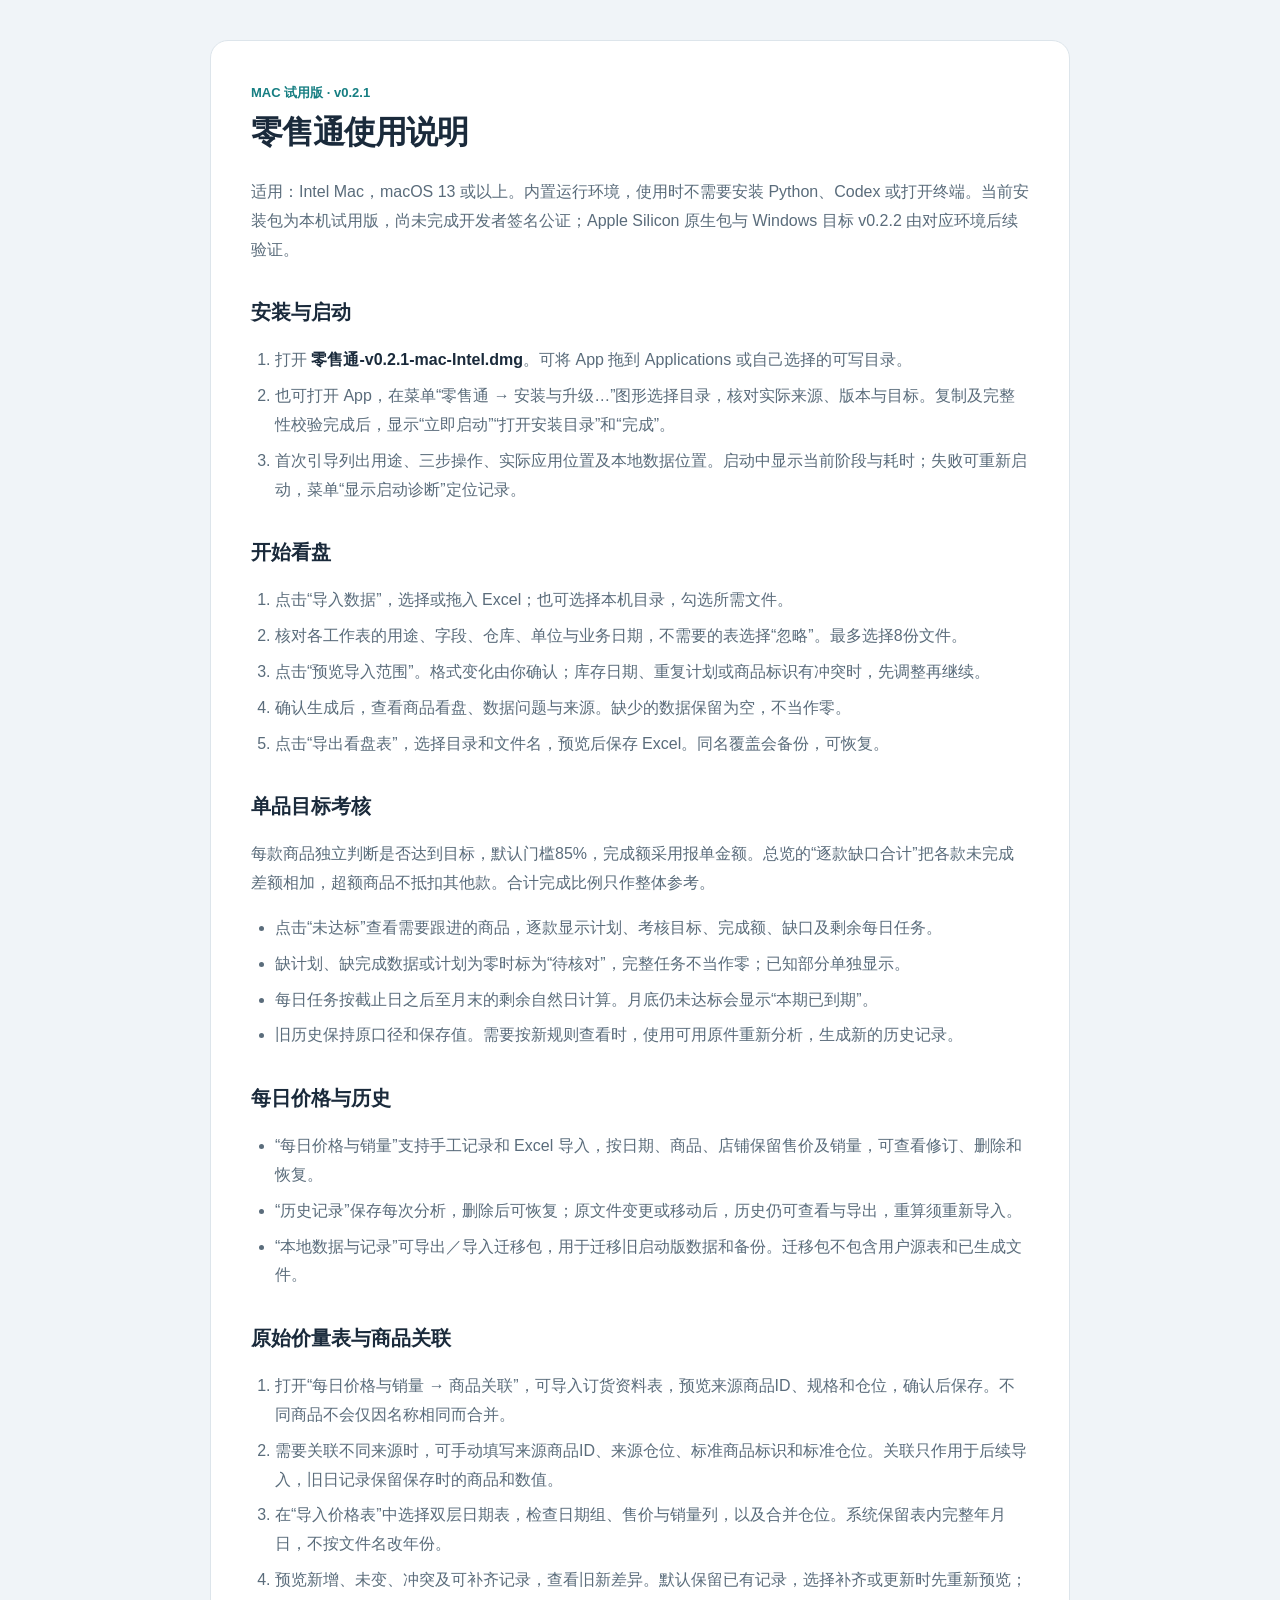
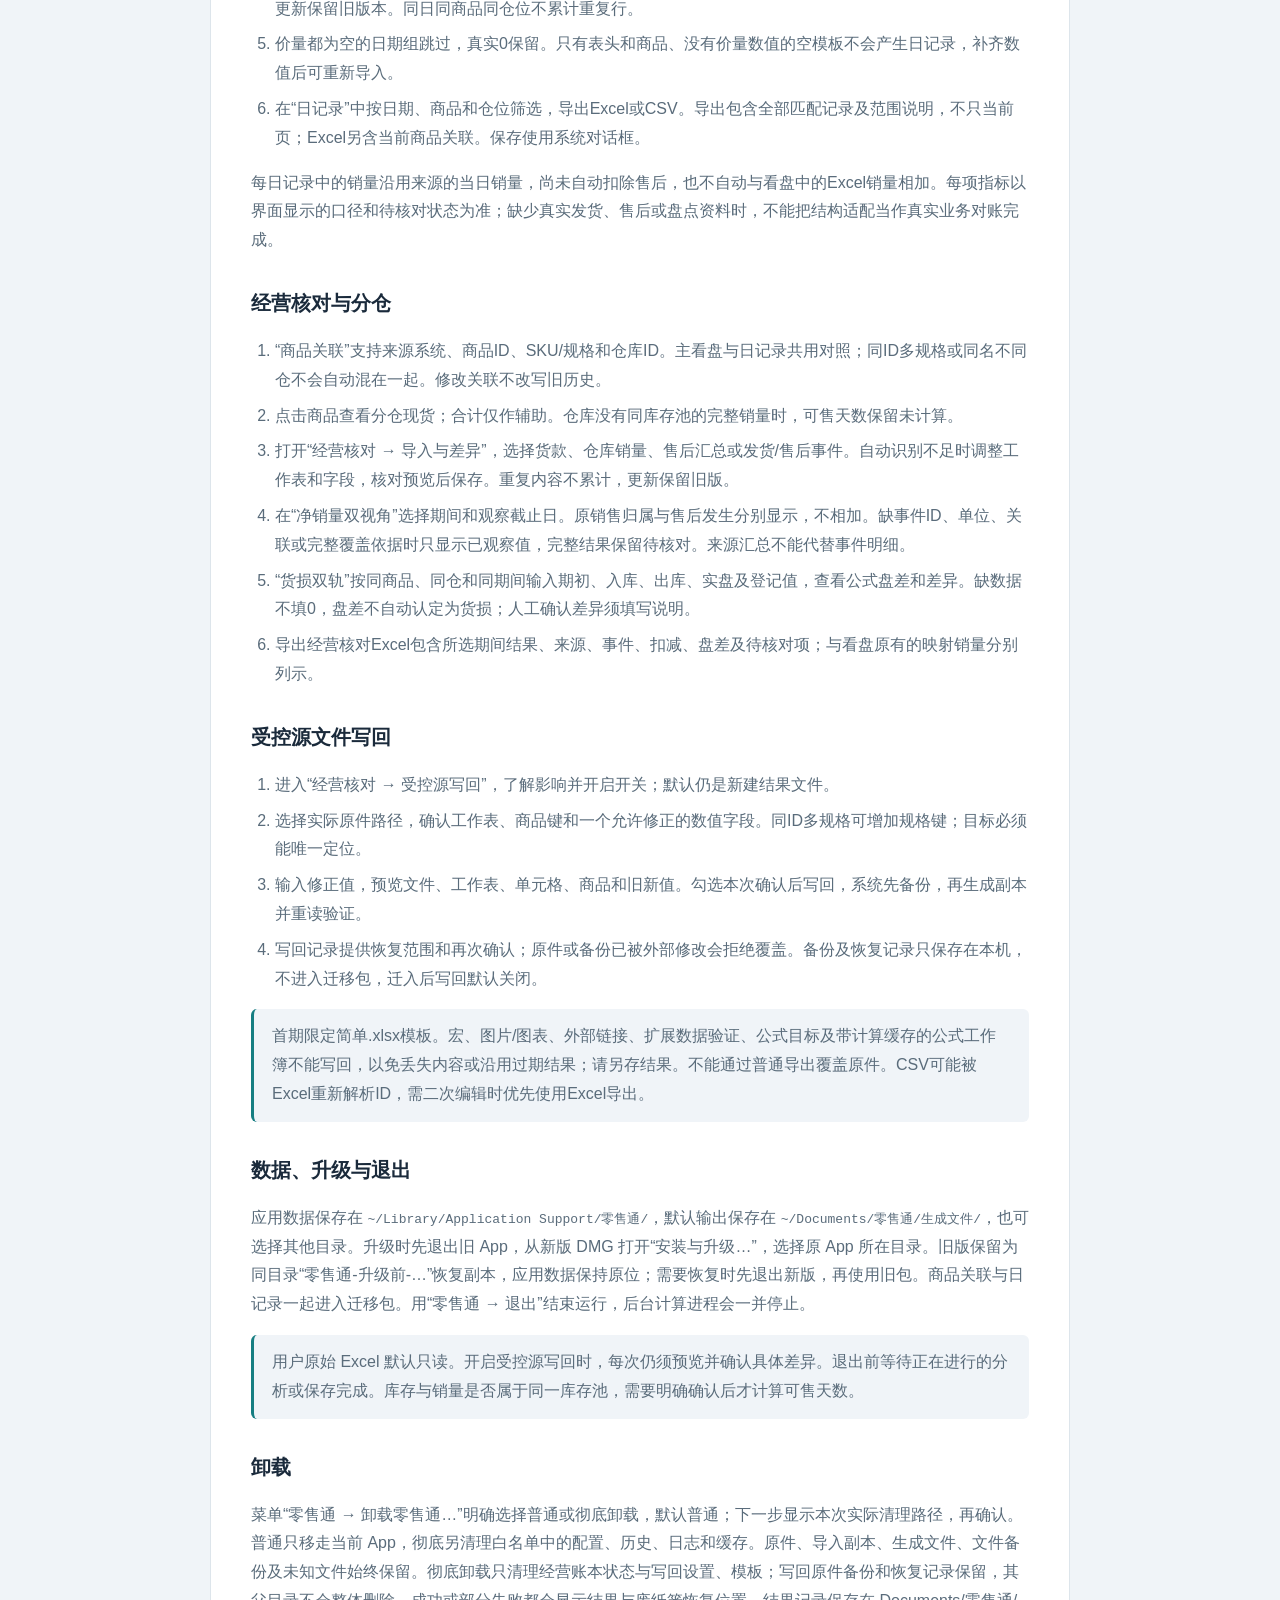
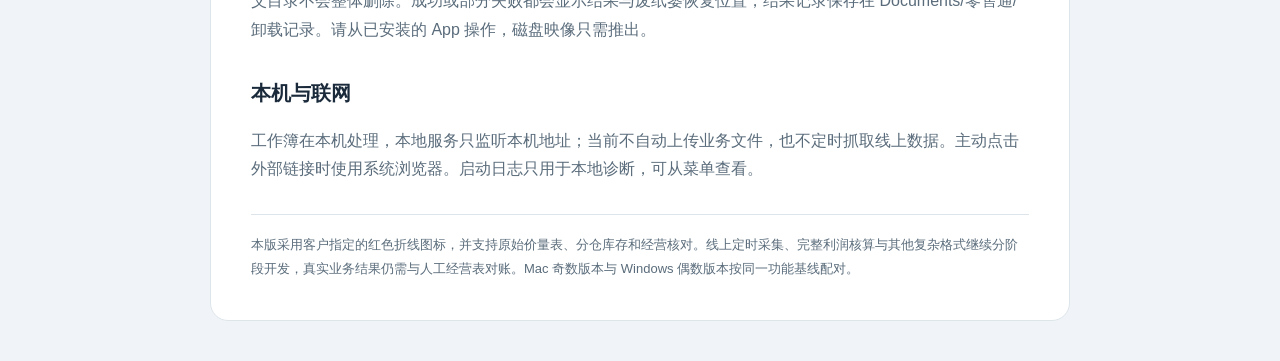
==== commit fbb54cf3: "Deliver Mac 0.2.1 operations reconciliation and desktop lifecycle" ====
--- a/desktop/使用说明.html
+++ b/desktop/使用说明.html
@@ -1,107 +1,13 @@
-<!doctype html>
-<html lang="zh-CN">
-<meta charset="utf-8">
-<meta name="viewport" content="width=device-width,initial-scale=1">
-<title>零售通 v0.1.10 Windows 使用说明</title>
-<style>
-:root{color-scheme:light dark;--bg:#f0f4f8;--paper:#fff;--ink:#1a2a3b;--muted:#5a6c7b;--line:#dde5eb;--accent:#167e82}
-@media(prefers-color-scheme:dark){:root{--bg:#111c26;--paper:#1b2835;--ink:#edf5f7;--muted:#b4c5d0;--line:#334553;--accent:#83d7d4}}
-*{box-sizing:border-box}
-body{margin:0;background:var(--bg);color:var(--ink);font:16px/1.8 "Microsoft YaHei UI","Microsoft YaHei",sans-serif}
-main{max-width:900px;margin:40px auto;padding:40px;background:var(--paper);border:1px solid var(--line);border-radius:18px}
-h1{font-size:32px;letter-spacing:-1px;margin:0}
-h2{margin:30px 0 10px;font-size:20px}
-p,li{color:var(--muted)}
-.badge{color:var(--accent);font-size:13px;font-weight:600}
-ol,ul{padding-left:24px}
-li{margin:7px 0}
-strong{color:var(--ink)}
-code{font-size:13px;overflow-wrap:anywhere}
-.note{padding:13px 18px;border-left:3px solid var(--accent);background:var(--bg);border-radius:6px}
-.warn{border-left-color:#b45309;background:#fff7ed;color:#7c2d12}
-footer{border-top:1px solid var(--line);margin-top:30px;padding-top:18px;font-size:13px;color:var(--muted)}
-@media(max-width:650px){main{margin:12px;padding:24px}h1{font-size:27px}}
-@media print{main{border:0;margin:0;padding:0}body{background:white}}
-</style>
-<main>
-<div class="badge">WINDOWS 试用版 · v0.1.10 · desktop-3</div>
-<h1>零售通使用说明</h1>
-<p>适用：Windows 10/11 x64。对应 Mac v0.1.9，复用同一业务代码与 desktop-3 功能基线。安装包内置 Python 运行环境，使用时不需要安装 Python、Codex 或打开终端。</p>
-
-<h2>安装前确认</h2>
-<ul>
-<li>安装包文件名：<strong>零售通-v0.1.10-windows-x64-setup.exe</strong>。</li>
-<li>系统需要 Microsoft Edge WebView2 Runtime。Windows 10/11 通常已随 Edge 提供；若启动时提示缺失，请从 Microsoft 官方页面安装 Evergreen Runtime 后重新启动。</li>
-<li>本版尚未代码签名，Windows SmartScreen 可能显示“Windows 已保护你的电脑”。请先核对文件来源和下方 SHA-256；确认无误后可选择“更多信息 → 仍要运行”。</li>
-<li>程序按当前用户安装，不要求管理员权限。</li>
-</ul>
-
-<h2>安装与启动</h2>
-<ol>
-<li>双击安装程序，等待安装完成。</li>
-<li>从开始菜单打开“零售通”。日常使用只需打开这个应用。</li>
-<li>首次启动会准备本地工作空间。若页面提示失败，可先点击“重新启动”；仍失败时检查 WebView2 Runtime 是否可用。</li>
-</ol>
-<p>程序目录：<code>%LOCALAPPDATA%\Programs\零售通\</code>；应用数据：<code>%LOCALAPPDATA%\零售通\</code>；默认生成目录：<code>%USERPROFILE%\Documents\零售通\生成文件\</code>。也可在保存对话框中选择其他目录。</p>
-
-<h2>开始看盘</h2>
-<ol>
-<li>点击“导入数据”，选择 Excel；也可选择本机目录，勾选所需文件。</li>
-<li>核对各工作表的用途、字段、仓库、单位与业务日期，不需要的表选择“忽略”。最多选择 8 份文件。</li>
-<li>点击“预览导入范围”。格式变化由你确认；库存日期、重复计划或商品标识有冲突时，先调整再继续。</li>
-<li>确认生成后，查看商品看盘、数据问题与来源。缺少的数据保留为空，不当作零。</li>
-<li>点击“导出看盘表”，选择目录和文件名，预览后保存 Excel。同名覆盖会备份，可恢复。</li>
-</ol>
-<p class="note">当前安装包未附带示例工作簿。首页会明确提示“安装包未附带样例，请选择 Excel 文件”，不会发送必然失败的样例请求。</p>
-
-<h2>单品目标考核</h2>
-<p>每款商品独立判断是否达到目标，默认门槛 85%，完成额采用报单金额。总览的“逐款缺口合计”把各款未完成差额相加，超额商品不抵扣其他款；合计完成比例只作整体参考。</p>
-<ul>
-<li>点击“未达标”查看需要跟进的商品，逐款显示计划、考核目标、完成额、缺口及剩余每日任务。</li>
-<li>缺计划、缺完成数据或计划为零时标为“待核对”，完整任务留空，已知部分单独显示。</li>
-<li>每日任务按截止日之后至月末的剩余自然日计算；月底仍未达标会显示“本期已到期”。</li>
-<li>旧历史保持原口径和保存值。需要按新规则查看时，使用可用原件重新分析，生成新的历史记录。</li>
-</ul>
-
-<h2>每日价格与历史</h2>
-<ul>
-<li>“每日价格与销量”支持手工记录和 Excel 导入，按日期、商品、店铺保留售价及销量，可查看修订、删除和恢复。</li>
-<li>“历史记录”保存每次分析，删除后可恢复；原文件变更或移动后，历史仍可查看与导出，重算须重新导入。</li>
-<li>“本地数据与记录”可导出／导入迁移包，用于迁移旧数据和备份。迁移包不包含用户源表和已生成文件。</li>
-</ul>
-
-<h2>原始价量表与商品关联</h2>
-<ol>
-<li>打开“每日价格与销量 → 商品关联”，可导入订货资料表，预览来源商品 ID、规格和仓位，确认后保存。不同商品不会仅因名称相同而合并。</li>
-<li>需要关联不同来源时，可手动填写来源商品 ID、来源仓位、标准商品标识和标准仓位。关联只作用于后续导入，旧日记录保留保存时的商品和数值。</li>
-<li>在“导入价格表”中选择双层日期表，检查日期组、售价与销量列以及合并仓位。系统保留表内完整年月日，不按文件名改年份。</li>
-<li>预览新增、未变、冲突及可补齐记录，查看旧新差异。默认保留已有记录，选择补齐或更新时先重新预览；更新保留旧版本。同日同商品同仓位不累计重复行。</li>
-<li>价量都为空的日期组跳过，真实 0 保留。只有表头和商品、没有价量数值的空模板不会产生日记录。</li>
-<li>在“日记录”中按日期、商品和仓位筛选，导出 Excel 或 CSV。导出包含全部匹配记录及范围说明，不只当前页；Excel 另含当前商品关联。保存使用 Windows 系统对话框。</li>
-</ol>
-<p>每日记录中的销量沿用来源的当日销量，尚未自动扣除售后，也不自动与看盘中的 Excel 销量相加。净销量重建、货损双轨和源文件写回仍按后续阶段分批实现。</p>
-
-<h2>数据、升级与退出</h2>
-<p>应用数据、商品关联、历史、偏好和 WebView2 用户数据保存在 <code>%LOCALAPPDATA%\零售通\</code>。用户选择的原始资料位于其“原始资料”子目录；生成文件默认位于 Documents。升级覆盖安装会替换程序目录并保留应用数据。</p>
-<p class="note">用户原始 Excel 默认只读。退出前等待正在进行的分析或保存完成。库存与销量是否属于同一库存池，需要明确确认后才计算可售天数。</p>
-
-<h2>卸载</h2>
-<ul>
-<li>从 Windows“设置 → 应用 → 已安装的应用”选择“零售通”卸载，或从卸载信息中选择普通／彻底方式。</li>
-<li><strong>普通卸载</strong>：删除程序、开始菜单快捷方式和卸载登记，保留应用数据、历史、设置与原始资料。</li>
-<li><strong>彻底卸载</strong>：额外清理应用数据和缓存，但始终保留“原始资料”“导入文件”“生成文件”及 Documents 中的用户文件。</li>
-<li>删除内容尽量移入回收站，便于误操作恢复。用户源文件和生成文件不会因卸载被主动删除。</li>
-</ul>
-
-<h2>版本与验证</h2>
-<ul>
-<li>Windows v0.1.10，配对 Mac v0.1.9，功能基线 desktop-3。</li>
-<li>验证环境：Windows 10.0.26300 x64；实际完成安装、GUI 渲染、单实例、原生文件保存、正常退出、升级覆盖、普通卸载与彻底卸载检查。</li>
-<li>自动化测试覆盖后端、HTTP、Windows 包结构和界面脚本；自动化不能替代全部真实业务 Excel 对账。</li>
-<li>安装包 SHA-256：<code id="installer-sha256">0E7203BEC51328C8BDAD1AEC4C93988A7BFA029B68AFF7C3EC2B8D55753287AA</code>。</li>
-</ul>
-<p class="note warn">本版未代码签名，不等同于正式代码签名或组织级软件分发审批。若 SHA-256 与发布页不一致，请停止运行并重新下载。</p>
-
-<footer>本版适配“完整日期下分销量／售价、合并仓位”的原始价量表。线上定时采集、完整利润核算、真实发货／售后数据及其他复杂格式继续分阶段开发，真实业务结果仍需与人工经营表对账。Mac 奇数版本与 Windows 偶数版本按同一功能基线配对。</footer>
-</main>
-</html>
+<!doctype html><html lang="zh-CN"><meta charset="utf-8"><meta name="viewport" content="width=device-width,initial-scale=1"><title>零售通 v0.2.1 使用说明</title>
+<style>:root{color-scheme:light dark;--bg:#f0f4f8;--paper:#fff;--ink:#1a2a3b;--muted:#5a6c7b;--line:#dde5eb;--accent:#167e82}@media(prefers-color-scheme:dark){:root{--bg:#111c26;--paper:#1b2835;--ink:#edf5f7;--muted:#b4c5d0;--line:#334553;--accent:#83d7d4}}*{box-sizing:border-box}body{margin:0;background:var(--bg);color:var(--ink);font:16px/1.8 -apple-system,BlinkMacSystemFont,'PingFang SC',sans-serif}main{max-width:860px;margin:40px auto;padding:40px;background:var(--paper);border:1px solid var(--line);border-radius:18px}h1{font-size:32px;letter-spacing:-1px;margin:0}h2{margin:30px 0 10px;font-size:20px}p,li{color:var(--muted)}.badge{color:var(--accent);font-size:13px;font-weight:600}ol,ul{padding-left:24px}li{margin:7px 0}strong{color:var(--ink)}code{font-size:13px;overflow-wrap:anywhere}.note{padding:13px 18px;border-left:3px solid var(--accent);background:var(--bg);border-radius:6px}footer{border-top:1px solid var(--line);margin-top:30px;padding-top:18px;font-size:13px;color:var(--muted)}@media(max-width:650px){main{margin:12px;padding:24px}h1{font-size:27px}}@media print{main{border:0;margin:0;padding:0}body{background:white}}</style>
+<main><div class="badge">MAC 试用版 · v0.2.1</div><h1>零售通使用说明</h1><p>适用：Intel Mac，macOS 13 或以上。内置运行环境，使用时不需要安装 Python、Codex 或打开终端。当前安装包为本机试用版，尚未完成开发者签名公证；Apple Silicon 原生包与 Windows 目标 v0.2.2 由对应环境后续验证。</p>
+<h2>安装与启动</h2><ol><li>打开 <strong>零售通-v0.2.1-mac-Intel.dmg</strong>。可将 App 拖到 Applications 或自己选择的可写目录。</li><li>也可打开 App，在菜单“零售通 → 安装与升级…”图形选择目录，核对实际来源、版本与目标。复制及完整性校验完成后，显示“立即启动”“打开安装目录”和“完成”。</li><li>首次引导列出用途、三步操作、实际应用位置及本地数据位置。启动中显示当前阶段与耗时；失败可重新启动，菜单“显示启动诊断”定位记录。</li></ol>
+<h2>开始看盘</h2><ol><li>点击“导入数据”，选择或拖入 Excel；也可选择本机目录，勾选所需文件。</li><li>核对各工作表的用途、字段、仓库、单位与业务日期，不需要的表选择“忽略”。最多选择8份文件。</li><li>点击“预览导入范围”。格式变化由你确认；库存日期、重复计划或商品标识有冲突时，先调整再继续。</li><li>确认生成后，查看商品看盘、数据问题与来源。缺少的数据保留为空，不当作零。</li><li>点击“导出看盘表”，选择目录和文件名，预览后保存 Excel。同名覆盖会备份，可恢复。</li></ol>
+<h2>单品目标考核</h2><p>每款商品独立判断是否达到目标，默认门槛85%，完成额采用报单金额。总览的“逐款缺口合计”把各款未完成差额相加，超额商品不抵扣其他款。合计完成比例只作整体参考。</p><ul><li>点击“未达标”查看需要跟进的商品，逐款显示计划、考核目标、完成额、缺口及剩余每日任务。</li><li>缺计划、缺完成数据或计划为零时标为“待核对”，完整任务不当作零；已知部分单独显示。</li><li>每日任务按截止日之后至月末的剩余自然日计算。月底仍未达标会显示“本期已到期”。</li><li>旧历史保持原口径和保存值。需要按新规则查看时，使用可用原件重新分析，生成新的历史记录。</li></ul><h2>每日价格与历史</h2><ul><li>“每日价格与销量”支持手工记录和 Excel 导入，按日期、商品、店铺保留售价及销量，可查看修订、删除和恢复。</li><li>“历史记录”保存每次分析，删除后可恢复；原文件变更或移动后，历史仍可查看与导出，重算须重新导入。</li><li>“本地数据与记录”可导出／导入迁移包，用于迁移旧启动版数据和备份。迁移包不包含用户源表和已生成文件。</li></ul>
+<h2>原始价量表与商品关联</h2><ol><li>打开“每日价格与销量 → 商品关联”，可导入订货资料表，预览来源商品ID、规格和仓位，确认后保存。不同商品不会仅因名称相同而合并。</li><li>需要关联不同来源时，可手动填写来源商品ID、来源仓位、标准商品标识和标准仓位。关联只作用于后续导入，旧日记录保留保存时的商品和数值。</li><li>在“导入价格表”中选择双层日期表，检查日期组、售价与销量列，以及合并仓位。系统保留表内完整年月日，不按文件名改年份。</li><li>预览新增、未变、冲突及可补齐记录，查看旧新差异。默认保留已有记录，选择补齐或更新时先重新预览；更新保留旧版本。同日同商品同仓位不累计重复行。</li><li>价量都为空的日期组跳过，真实0保留。只有表头和商品、没有价量数值的空模板不会产生日记录，补齐数值后可重新导入。</li><li>在“日记录”中按日期、商品和仓位筛选，导出Excel或CSV。导出包含全部匹配记录及范围说明，不只当前页；Excel另含当前商品关联。保存使用系统对话框。</li></ol><p>每日记录中的销量沿用来源的当日销量，尚未自动扣除售后，也不自动与看盘中的Excel销量相加。每项指标以界面显示的口径和待核对状态为准；缺少真实发货、售后或盘点资料时，不能把结构适配当作真实业务对账完成。</p>
+<h2>经营核对与分仓</h2><ol><li>“商品关联”支持来源系统、商品ID、SKU/规格和仓库ID。主看盘与日记录共用对照；同ID多规格或同名不同仓不会自动混在一起。修改关联不改写旧历史。</li><li>点击商品查看分仓现货；合计仅作辅助。仓库没有同库存池的完整销量时，可售天数保留未计算。</li><li>打开“经营核对 → 导入与差异”，选择货款、仓库销量、售后汇总或发货/售后事件。自动识别不足时调整工作表和字段，核对预览后保存。重复内容不累计，更新保留旧版。</li><li>在“净销量双视角”选择期间和观察截止日。原销售归属与售后发生分别显示，不相加。缺事件ID、单位、关联或完整覆盖依据时只显示已观察值，完整结果保留待核对。来源汇总不能代替事件明细。</li><li>“货损双轨”按同商品、同仓和同期间输入期初、入库、出库、实盘及登记值，查看公式盘差和差异。缺数据不填0，盘差不自动认定为货损；人工确认差异须填写说明。</li><li>导出经营核对Excel包含所选期间结果、来源、事件、扣减、盘差及待核对项；与看盘原有的映射销量分别列示。</li></ol>
+<h2>受控源文件写回</h2><ol><li>进入“经营核对 → 受控源写回”，了解影响并开启开关；默认仍是新建结果文件。</li><li>选择实际原件路径，确认工作表、商品键和一个允许修正的数值字段。同ID多规格可增加规格键；目标必须能唯一定位。</li><li>输入修正值，预览文件、工作表、单元格、商品和旧新值。勾选本次确认后写回，系统先备份，再生成副本并重读验证。</li><li>写回记录提供恢复范围和再次确认；原件或备份已被外部修改会拒绝覆盖。备份及恢复记录只保存在本机，不进入迁移包，迁入后写回默认关闭。</li></ol><p class="note">首期限定简单.xlsx模板。宏、图片/图表、外部链接、扩展数据验证、公式目标及带计算缓存的公式工作簿不能写回，以免丢失内容或沿用过期结果；请另存结果。不能通过普通导出覆盖原件。CSV可能被Excel重新解析ID，需二次编辑时优先使用Excel导出。</p>
+<h2>数据、升级与退出</h2><p>应用数据保存在 <code>~/Library/Application Support/零售通/</code>，默认输出保存在 <code>~/Documents/零售通/生成文件/</code>，也可选择其他目录。升级时先退出旧 App，从新版 DMG 打开“安装与升级…”，选择原 App 所在目录。旧版保留为同目录“零售通-升级前-…”恢复副本，应用数据保持原位；需要恢复时先退出新版，再使用旧包。商品关联与日记录一起进入迁移包。用“零售通 → 退出”结束运行，后台计算进程会一并停止。</p>
+<p class="note">用户原始 Excel 默认只读。开启受控源写回时，每次仍须预览并确认具体差异。退出前等待正在进行的分析或保存完成。库存与销量是否属于同一库存池，需要明确确认后才计算可售天数。</p>
+<h2>卸载</h2><p>菜单“零售通 → 卸载零售通…”明确选择普通或彻底卸载，默认普通；下一步显示本次实际清理路径，再确认。普通只移走当前 App，彻底另清理白名单中的配置、历史、日志和缓存。原件、导入副本、生成文件、文件备份及未知文件始终保留。彻底卸载只清理经营账本状态与写回设置、模板；写回原件备份和恢复记录保留，其父目录不会整体删除。成功或部分失败都会显示结果与废纸篓恢复位置，结果记录保存在 Documents/零售通/卸载记录。请从已安装的 App 操作，磁盘映像只需推出。</p><h2>本机与联网</h2><p>工作簿在本机处理，本地服务只监听本机地址；当前不自动上传业务文件，也不定时抓取线上数据。主动点击外部链接时使用系统浏览器。启动日志只用于本地诊断，可从菜单查看。</p>
+<footer>本版采用客户指定的红色折线图标，并支持原始价量表、分仓库存和经营核对。线上定时采集、完整利润核算与其他复杂格式继续分阶段开发，真实业务结果仍需与人工经营表对账。Mac 奇数版本与 Windows 偶数版本按同一功能基线配对。</footer></main></html>
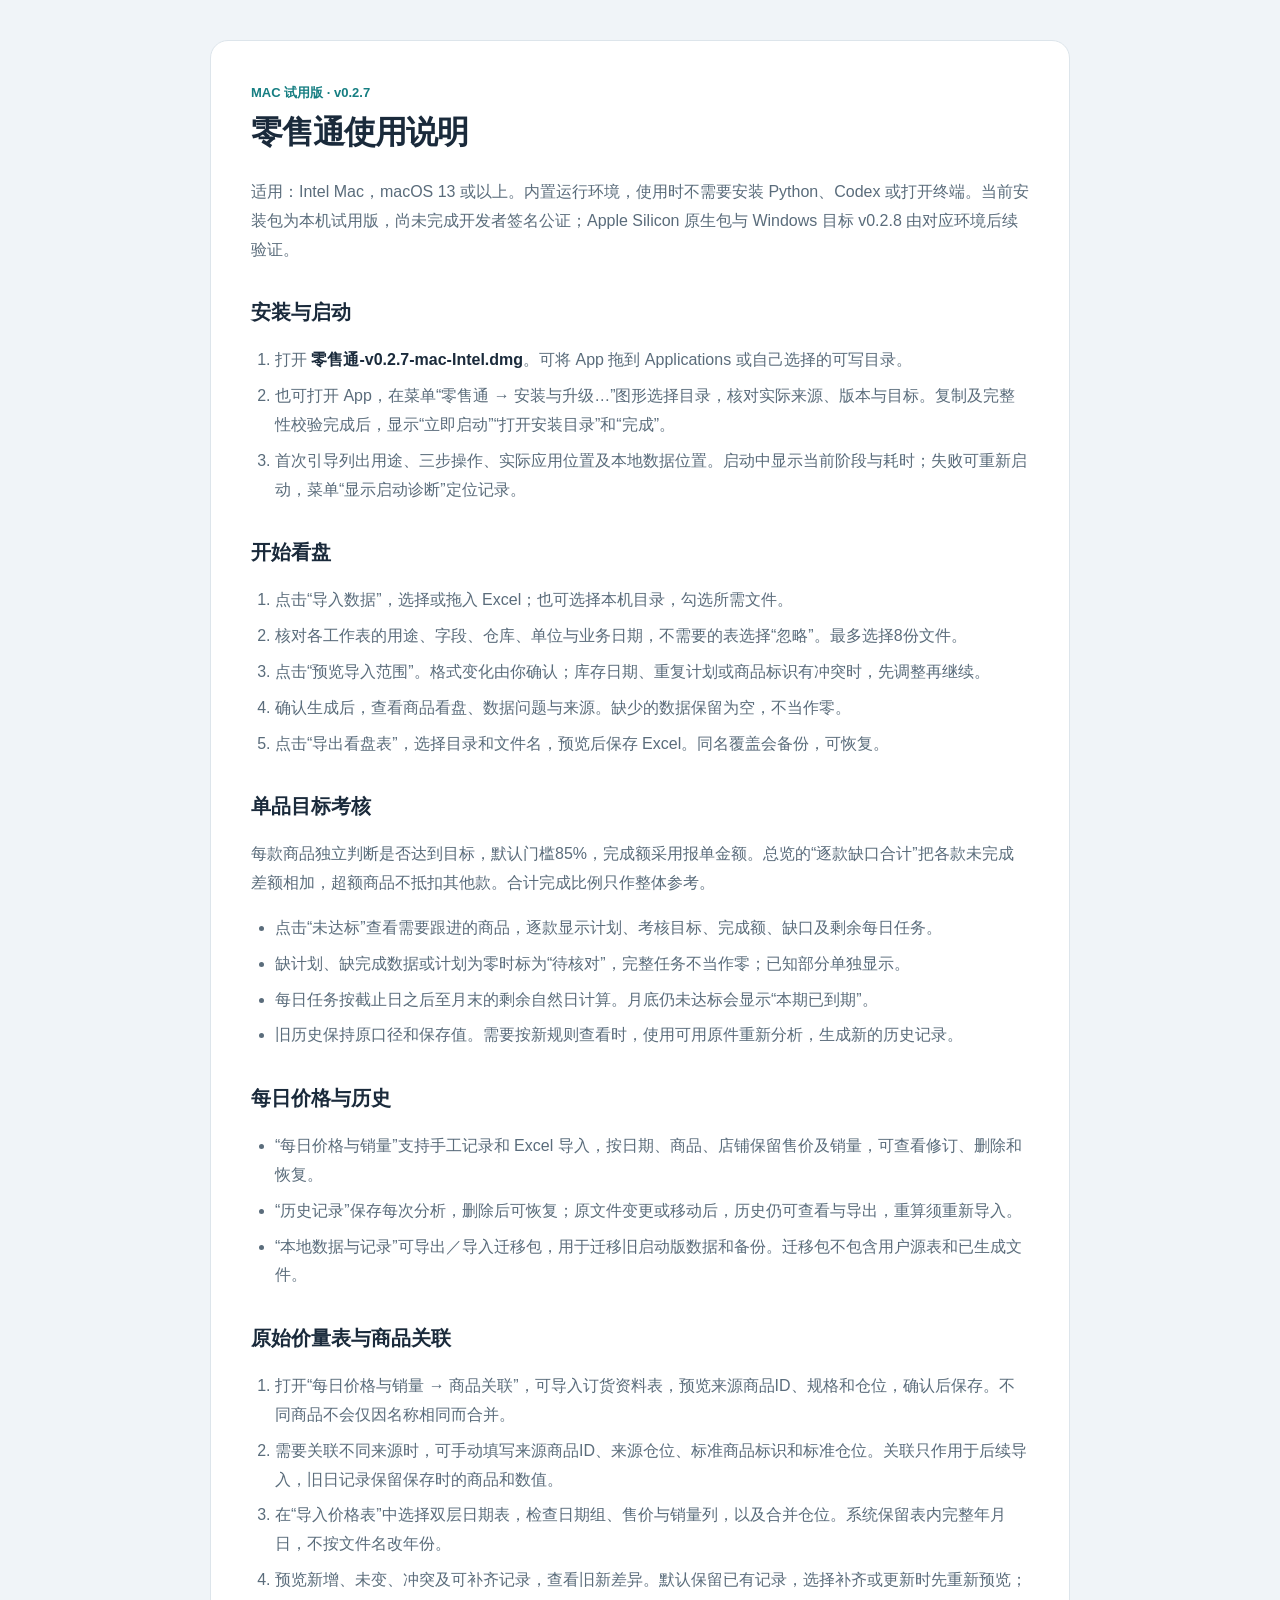
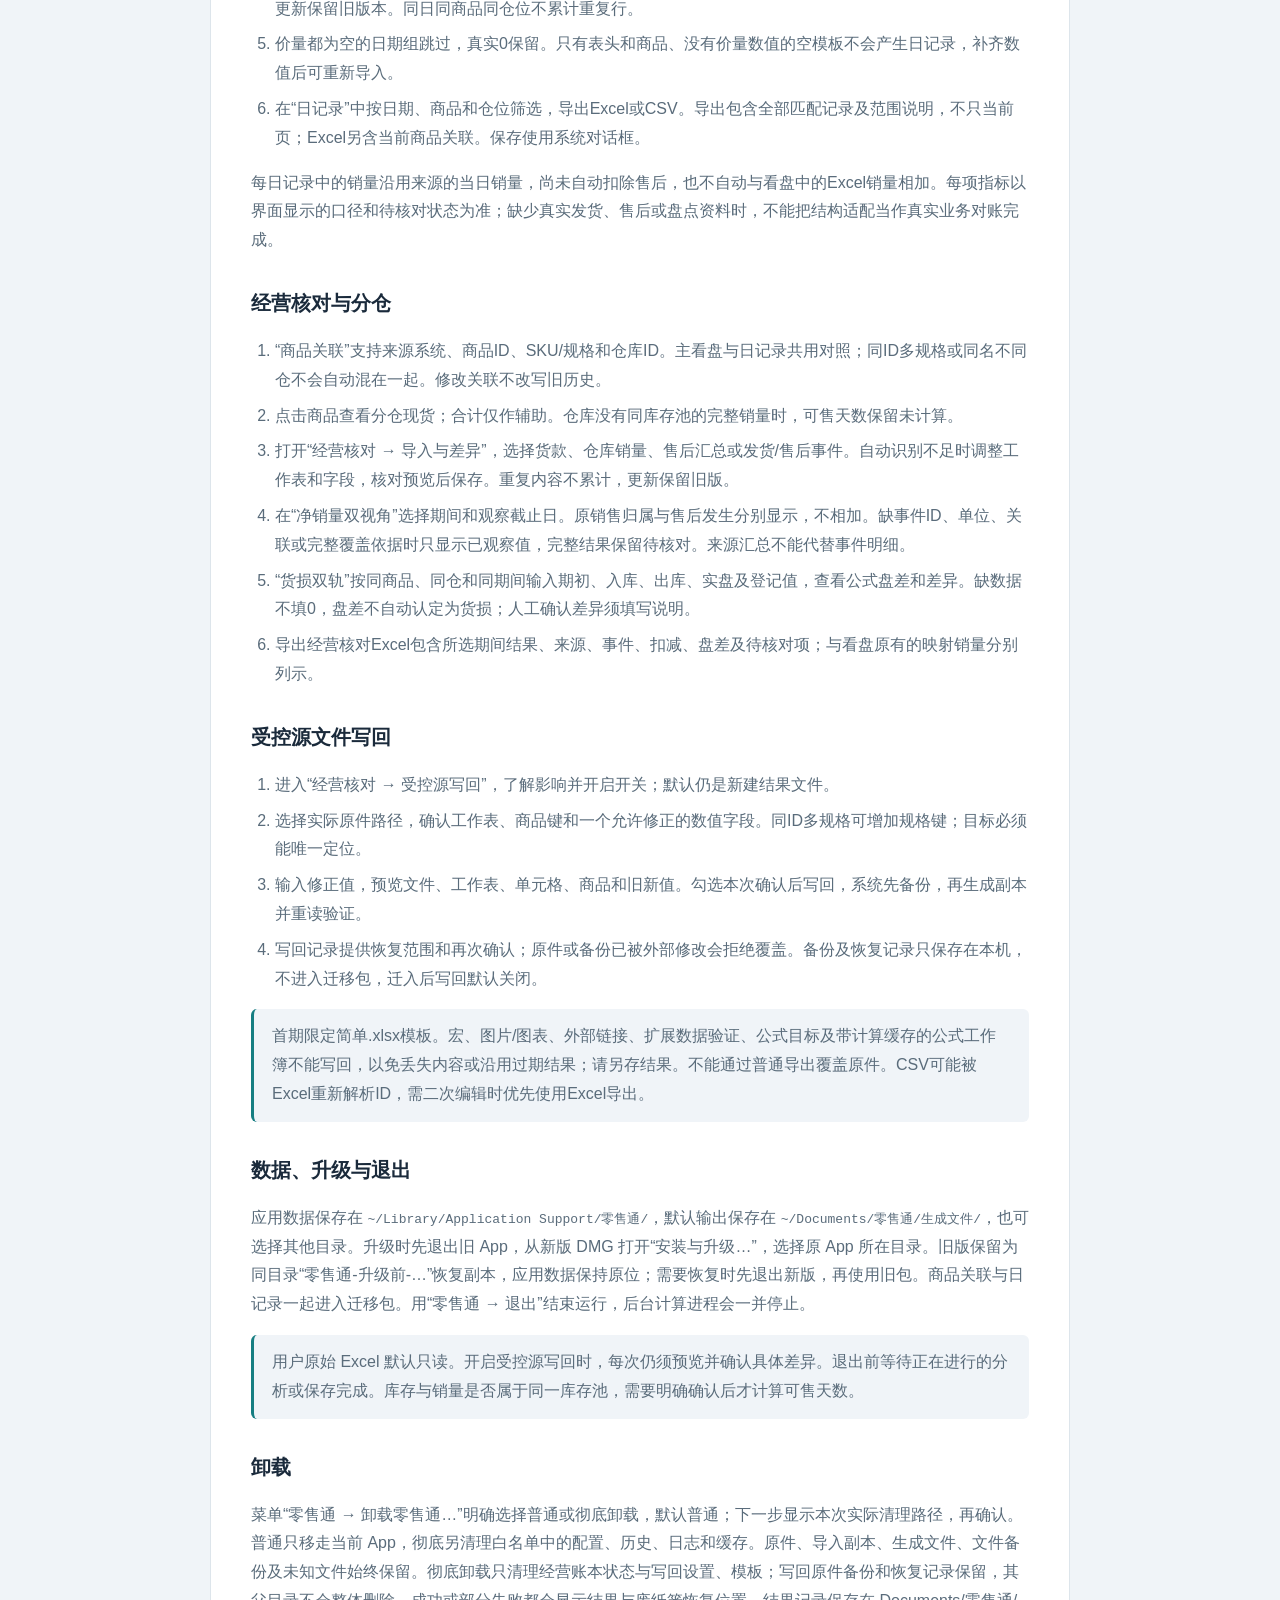
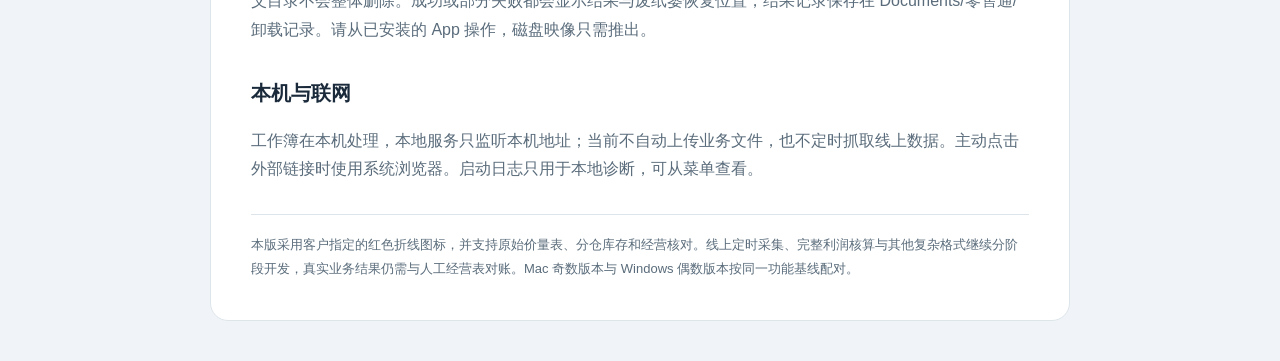
==== commit 2a22f9bc: "Build macOS candidate with A02 icon" ====
--- a/desktop/使用说明.html
+++ b/desktop/使用说明.html
@@ -1,7 +1,7 @@
-<!doctype html><html lang="zh-CN"><meta charset="utf-8"><meta name="viewport" content="width=device-width,initial-scale=1"><title>零售通 v0.2.1 使用说明</title>
+<!doctype html><html lang="zh-CN"><meta charset="utf-8"><meta name="viewport" content="width=device-width,initial-scale=1"><title>零售通 v0.2.7 使用说明</title>
 <style>:root{color-scheme:light dark;--bg:#f0f4f8;--paper:#fff;--ink:#1a2a3b;--muted:#5a6c7b;--line:#dde5eb;--accent:#167e82}@media(prefers-color-scheme:dark){:root{--bg:#111c26;--paper:#1b2835;--ink:#edf5f7;--muted:#b4c5d0;--line:#334553;--accent:#83d7d4}}*{box-sizing:border-box}body{margin:0;background:var(--bg);color:var(--ink);font:16px/1.8 -apple-system,BlinkMacSystemFont,'PingFang SC',sans-serif}main{max-width:860px;margin:40px auto;padding:40px;background:var(--paper);border:1px solid var(--line);border-radius:18px}h1{font-size:32px;letter-spacing:-1px;margin:0}h2{margin:30px 0 10px;font-size:20px}p,li{color:var(--muted)}.badge{color:var(--accent);font-size:13px;font-weight:600}ol,ul{padding-left:24px}li{margin:7px 0}strong{color:var(--ink)}code{font-size:13px;overflow-wrap:anywhere}.note{padding:13px 18px;border-left:3px solid var(--accent);background:var(--bg);border-radius:6px}footer{border-top:1px solid var(--line);margin-top:30px;padding-top:18px;font-size:13px;color:var(--muted)}@media(max-width:650px){main{margin:12px;padding:24px}h1{font-size:27px}}@media print{main{border:0;margin:0;padding:0}body{background:white}}</style>
-<main><div class="badge">MAC 试用版 · v0.2.1</div><h1>零售通使用说明</h1><p>适用：Intel Mac，macOS 13 或以上。内置运行环境，使用时不需要安装 Python、Codex 或打开终端。当前安装包为本机试用版，尚未完成开发者签名公证；Apple Silicon 原生包与 Windows 目标 v0.2.2 由对应环境后续验证。</p>
-<h2>安装与启动</h2><ol><li>打开 <strong>零售通-v0.2.1-mac-Intel.dmg</strong>。可将 App 拖到 Applications 或自己选择的可写目录。</li><li>也可打开 App，在菜单“零售通 → 安装与升级…”图形选择目录，核对实际来源、版本与目标。复制及完整性校验完成后，显示“立即启动”“打开安装目录”和“完成”。</li><li>首次引导列出用途、三步操作、实际应用位置及本地数据位置。启动中显示当前阶段与耗时；失败可重新启动，菜单“显示启动诊断”定位记录。</li></ol>
+<main><div class="badge">MAC 试用版 · v0.2.7</div><h1>零售通使用说明</h1><p>适用：Intel Mac，macOS 13 或以上。内置运行环境，使用时不需要安装 Python、Codex 或打开终端。当前安装包为本机试用版，尚未完成开发者签名公证；Apple Silicon 原生包与 Windows 目标 v0.2.8 由对应环境后续验证。</p>
+<h2>安装与启动</h2><ol><li>打开 <strong>零售通-v0.2.7-mac-Intel.dmg</strong>。可将 App 拖到 Applications 或自己选择的可写目录。</li><li>也可打开 App，在菜单“零售通 → 安装与升级…”图形选择目录，核对实际来源、版本与目标。复制及完整性校验完成后，显示“立即启动”“打开安装目录”和“完成”。</li><li>首次引导列出用途、三步操作、实际应用位置及本地数据位置。启动中显示当前阶段与耗时；失败可重新启动，菜单“显示启动诊断”定位记录。</li></ol>
 <h2>开始看盘</h2><ol><li>点击“导入数据”，选择或拖入 Excel；也可选择本机目录，勾选所需文件。</li><li>核对各工作表的用途、字段、仓库、单位与业务日期，不需要的表选择“忽略”。最多选择8份文件。</li><li>点击“预览导入范围”。格式变化由你确认；库存日期、重复计划或商品标识有冲突时，先调整再继续。</li><li>确认生成后，查看商品看盘、数据问题与来源。缺少的数据保留为空，不当作零。</li><li>点击“导出看盘表”，选择目录和文件名，预览后保存 Excel。同名覆盖会备份，可恢复。</li></ol>
 <h2>单品目标考核</h2><p>每款商品独立判断是否达到目标，默认门槛85%，完成额采用报单金额。总览的“逐款缺口合计”把各款未完成差额相加，超额商品不抵扣其他款。合计完成比例只作整体参考。</p><ul><li>点击“未达标”查看需要跟进的商品，逐款显示计划、考核目标、完成额、缺口及剩余每日任务。</li><li>缺计划、缺完成数据或计划为零时标为“待核对”，完整任务不当作零；已知部分单独显示。</li><li>每日任务按截止日之后至月末的剩余自然日计算。月底仍未达标会显示“本期已到期”。</li><li>旧历史保持原口径和保存值。需要按新规则查看时，使用可用原件重新分析，生成新的历史记录。</li></ul><h2>每日价格与历史</h2><ul><li>“每日价格与销量”支持手工记录和 Excel 导入，按日期、商品、店铺保留售价及销量，可查看修订、删除和恢复。</li><li>“历史记录”保存每次分析，删除后可恢复；原文件变更或移动后，历史仍可查看与导出，重算须重新导入。</li><li>“本地数据与记录”可导出／导入迁移包，用于迁移旧启动版数据和备份。迁移包不包含用户源表和已生成文件。</li></ul>
 <h2>原始价量表与商品关联</h2><ol><li>打开“每日价格与销量 → 商品关联”，可导入订货资料表，预览来源商品ID、规格和仓位，确认后保存。不同商品不会仅因名称相同而合并。</li><li>需要关联不同来源时，可手动填写来源商品ID、来源仓位、标准商品标识和标准仓位。关联只作用于后续导入，旧日记录保留保存时的商品和数值。</li><li>在“导入价格表”中选择双层日期表，检查日期组、售价与销量列，以及合并仓位。系统保留表内完整年月日，不按文件名改年份。</li><li>预览新增、未变、冲突及可补齐记录，查看旧新差异。默认保留已有记录，选择补齐或更新时先重新预览；更新保留旧版本。同日同商品同仓位不累计重复行。</li><li>价量都为空的日期组跳过，真实0保留。只有表头和商品、没有价量数值的空模板不会产生日记录，补齐数值后可重新导入。</li><li>在“日记录”中按日期、商品和仓位筛选，导出Excel或CSV。导出包含全部匹配记录及范围说明，不只当前页；Excel另含当前商品关联。保存使用系统对话框。</li></ol><p>每日记录中的销量沿用来源的当日销量，尚未自动扣除售后，也不自动与看盘中的Excel销量相加。每项指标以界面显示的口径和待核对状态为准；缺少真实发货、售后或盘点资料时，不能把结构适配当作真实业务对账完成。</p>
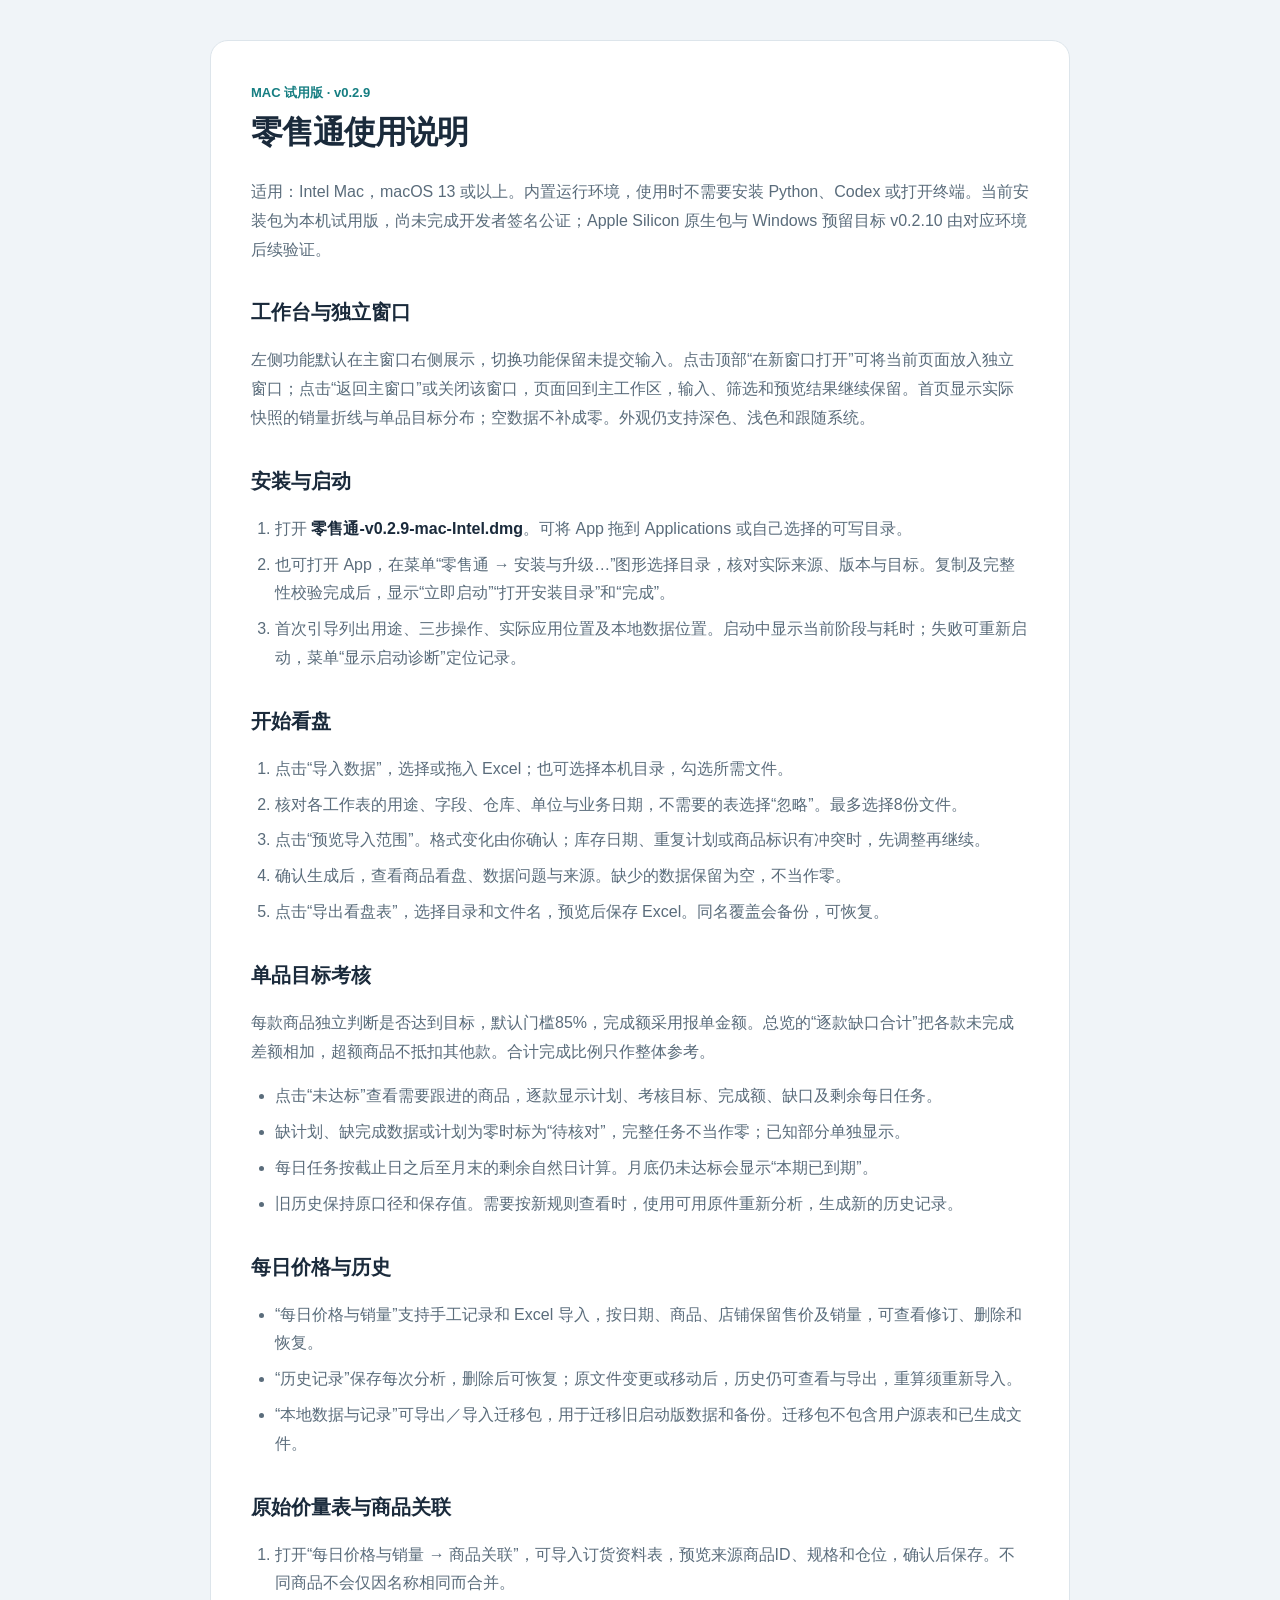
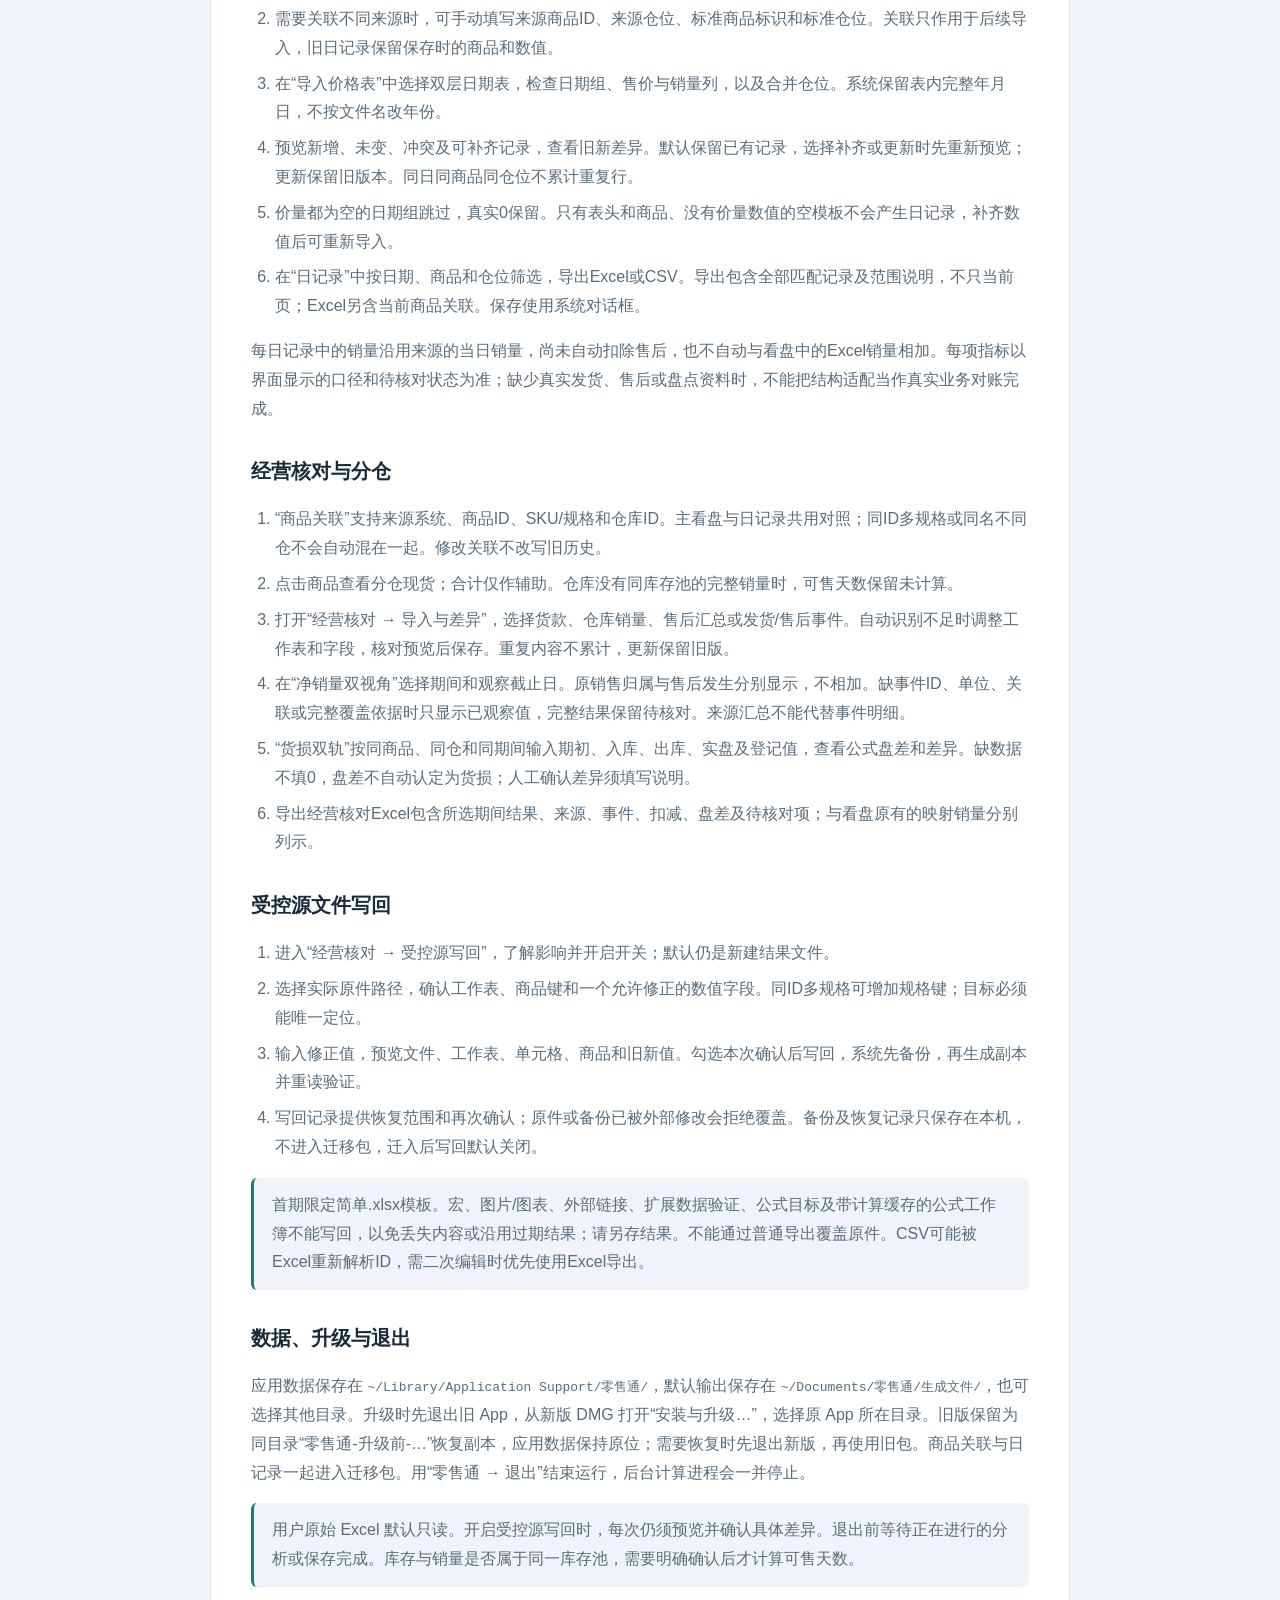
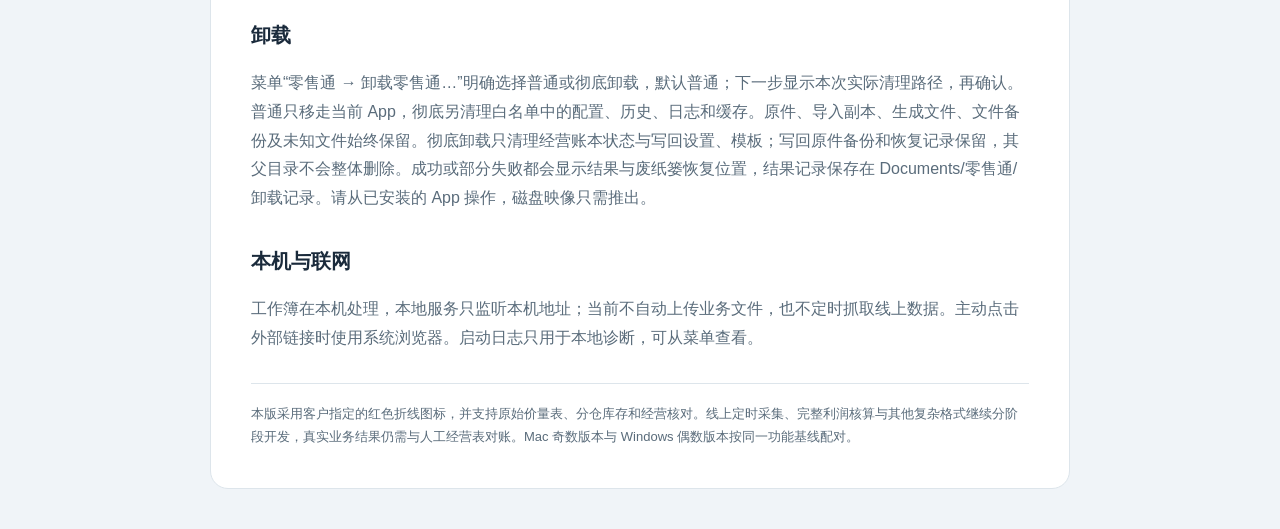
==== commit bcdf0435: "Support persistent detached feature windows on macOS" ====
--- a/desktop/使用说明.html
+++ b/desktop/使用说明.html
@@ -1,7 +1,7 @@
-<!doctype html><html lang="zh-CN"><meta charset="utf-8"><meta name="viewport" content="width=device-width,initial-scale=1"><title>零售通 v0.2.7 使用说明</title>
+<!doctype html><html lang="zh-CN"><meta charset="utf-8"><meta name="viewport" content="width=device-width,initial-scale=1"><title>零售通 v0.2.9 使用说明</title>
 <style>:root{color-scheme:light dark;--bg:#f0f4f8;--paper:#fff;--ink:#1a2a3b;--muted:#5a6c7b;--line:#dde5eb;--accent:#167e82}@media(prefers-color-scheme:dark){:root{--bg:#111c26;--paper:#1b2835;--ink:#edf5f7;--muted:#b4c5d0;--line:#334553;--accent:#83d7d4}}*{box-sizing:border-box}body{margin:0;background:var(--bg);color:var(--ink);font:16px/1.8 -apple-system,BlinkMacSystemFont,'PingFang SC',sans-serif}main{max-width:860px;margin:40px auto;padding:40px;background:var(--paper);border:1px solid var(--line);border-radius:18px}h1{font-size:32px;letter-spacing:-1px;margin:0}h2{margin:30px 0 10px;font-size:20px}p,li{color:var(--muted)}.badge{color:var(--accent);font-size:13px;font-weight:600}ol,ul{padding-left:24px}li{margin:7px 0}strong{color:var(--ink)}code{font-size:13px;overflow-wrap:anywhere}.note{padding:13px 18px;border-left:3px solid var(--accent);background:var(--bg);border-radius:6px}footer{border-top:1px solid var(--line);margin-top:30px;padding-top:18px;font-size:13px;color:var(--muted)}@media(max-width:650px){main{margin:12px;padding:24px}h1{font-size:27px}}@media print{main{border:0;margin:0;padding:0}body{background:white}}</style>
-<main><div class="badge">MAC 试用版 · v0.2.7</div><h1>零售通使用说明</h1><p>适用：Intel Mac，macOS 13 或以上。内置运行环境，使用时不需要安装 Python、Codex 或打开终端。当前安装包为本机试用版，尚未完成开发者签名公证；Apple Silicon 原生包与 Windows 目标 v0.2.8 由对应环境后续验证。</p>
-<h2>安装与启动</h2><ol><li>打开 <strong>零售通-v0.2.7-mac-Intel.dmg</strong>。可将 App 拖到 Applications 或自己选择的可写目录。</li><li>也可打开 App，在菜单“零售通 → 安装与升级…”图形选择目录，核对实际来源、版本与目标。复制及完整性校验完成后，显示“立即启动”“打开安装目录”和“完成”。</li><li>首次引导列出用途、三步操作、实际应用位置及本地数据位置。启动中显示当前阶段与耗时；失败可重新启动，菜单“显示启动诊断”定位记录。</li></ol>
+<main><div class="badge">MAC 试用版 · v0.2.9</div><h1>零售通使用说明</h1><p>适用：Intel Mac，macOS 13 或以上。内置运行环境，使用时不需要安装 Python、Codex 或打开终端。当前安装包为本机试用版，尚未完成开发者签名公证；Apple Silicon 原生包与 Windows 预留目标 v0.2.10 由对应环境后续验证。</p>
+<h2>工作台与独立窗口</h2><p>左侧功能默认在主窗口右侧展示，切换功能保留未提交输入。点击顶部“在新窗口打开”可将当前页面放入独立窗口；点击“返回主窗口”或关闭该窗口，页面回到主工作区，输入、筛选和预览结果继续保留。首页显示实际快照的销量折线与单品目标分布；空数据不补成零。外观仍支持深色、浅色和跟随系统。</p><h2>安装与启动</h2><ol><li>打开 <strong>零售通-v0.2.9-mac-Intel.dmg</strong>。可将 App 拖到 Applications 或自己选择的可写目录。</li><li>也可打开 App，在菜单“零售通 → 安装与升级…”图形选择目录，核对实际来源、版本与目标。复制及完整性校验完成后，显示“立即启动”“打开安装目录”和“完成”。</li><li>首次引导列出用途、三步操作、实际应用位置及本地数据位置。启动中显示当前阶段与耗时；失败可重新启动，菜单“显示启动诊断”定位记录。</li></ol>
 <h2>开始看盘</h2><ol><li>点击“导入数据”，选择或拖入 Excel；也可选择本机目录，勾选所需文件。</li><li>核对各工作表的用途、字段、仓库、单位与业务日期，不需要的表选择“忽略”。最多选择8份文件。</li><li>点击“预览导入范围”。格式变化由你确认；库存日期、重复计划或商品标识有冲突时，先调整再继续。</li><li>确认生成后，查看商品看盘、数据问题与来源。缺少的数据保留为空，不当作零。</li><li>点击“导出看盘表”，选择目录和文件名，预览后保存 Excel。同名覆盖会备份，可恢复。</li></ol>
 <h2>单品目标考核</h2><p>每款商品独立判断是否达到目标，默认门槛85%，完成额采用报单金额。总览的“逐款缺口合计”把各款未完成差额相加，超额商品不抵扣其他款。合计完成比例只作整体参考。</p><ul><li>点击“未达标”查看需要跟进的商品，逐款显示计划、考核目标、完成额、缺口及剩余每日任务。</li><li>缺计划、缺完成数据或计划为零时标为“待核对”，完整任务不当作零；已知部分单独显示。</li><li>每日任务按截止日之后至月末的剩余自然日计算。月底仍未达标会显示“本期已到期”。</li><li>旧历史保持原口径和保存值。需要按新规则查看时，使用可用原件重新分析，生成新的历史记录。</li></ul><h2>每日价格与历史</h2><ul><li>“每日价格与销量”支持手工记录和 Excel 导入，按日期、商品、店铺保留售价及销量，可查看修订、删除和恢复。</li><li>“历史记录”保存每次分析，删除后可恢复；原文件变更或移动后，历史仍可查看与导出，重算须重新导入。</li><li>“本地数据与记录”可导出／导入迁移包，用于迁移旧启动版数据和备份。迁移包不包含用户源表和已生成文件。</li></ul>
 <h2>原始价量表与商品关联</h2><ol><li>打开“每日价格与销量 → 商品关联”，可导入订货资料表，预览来源商品ID、规格和仓位，确认后保存。不同商品不会仅因名称相同而合并。</li><li>需要关联不同来源时，可手动填写来源商品ID、来源仓位、标准商品标识和标准仓位。关联只作用于后续导入，旧日记录保留保存时的商品和数值。</li><li>在“导入价格表”中选择双层日期表，检查日期组、售价与销量列，以及合并仓位。系统保留表内完整年月日，不按文件名改年份。</li><li>预览新增、未变、冲突及可补齐记录，查看旧新差异。默认保留已有记录，选择补齐或更新时先重新预览；更新保留旧版本。同日同商品同仓位不累计重复行。</li><li>价量都为空的日期组跳过，真实0保留。只有表头和商品、没有价量数值的空模板不会产生日记录，补齐数值后可重新导入。</li><li>在“日记录”中按日期、商品和仓位筛选，导出Excel或CSV。导出包含全部匹配记录及范围说明，不只当前页；Excel另含当前商品关联。保存使用系统对话框。</li></ol><p>每日记录中的销量沿用来源的当日销量，尚未自动扣除售后，也不自动与看盘中的Excel销量相加。每项指标以界面显示的口径和待核对状态为准；缺少真实发货、售后或盘点资料时，不能把结构适配当作真实业务对账完成。</p>
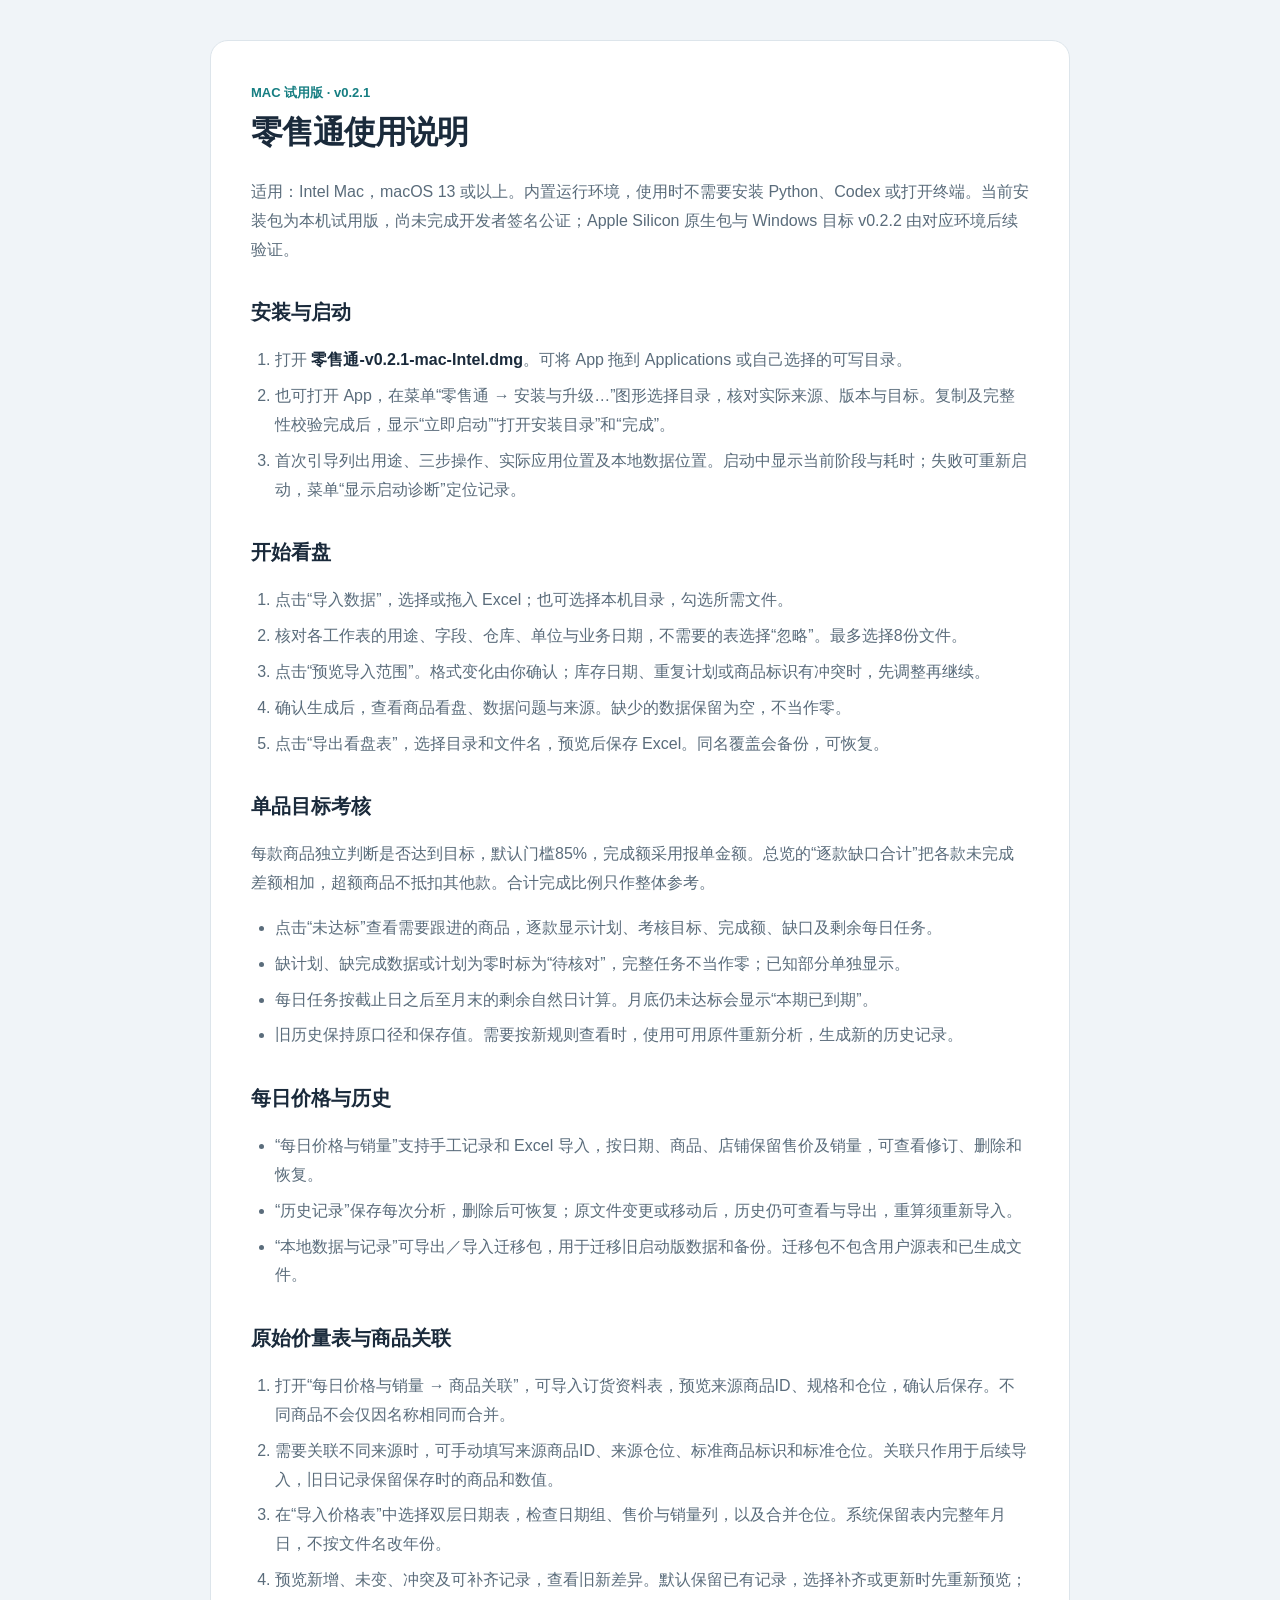
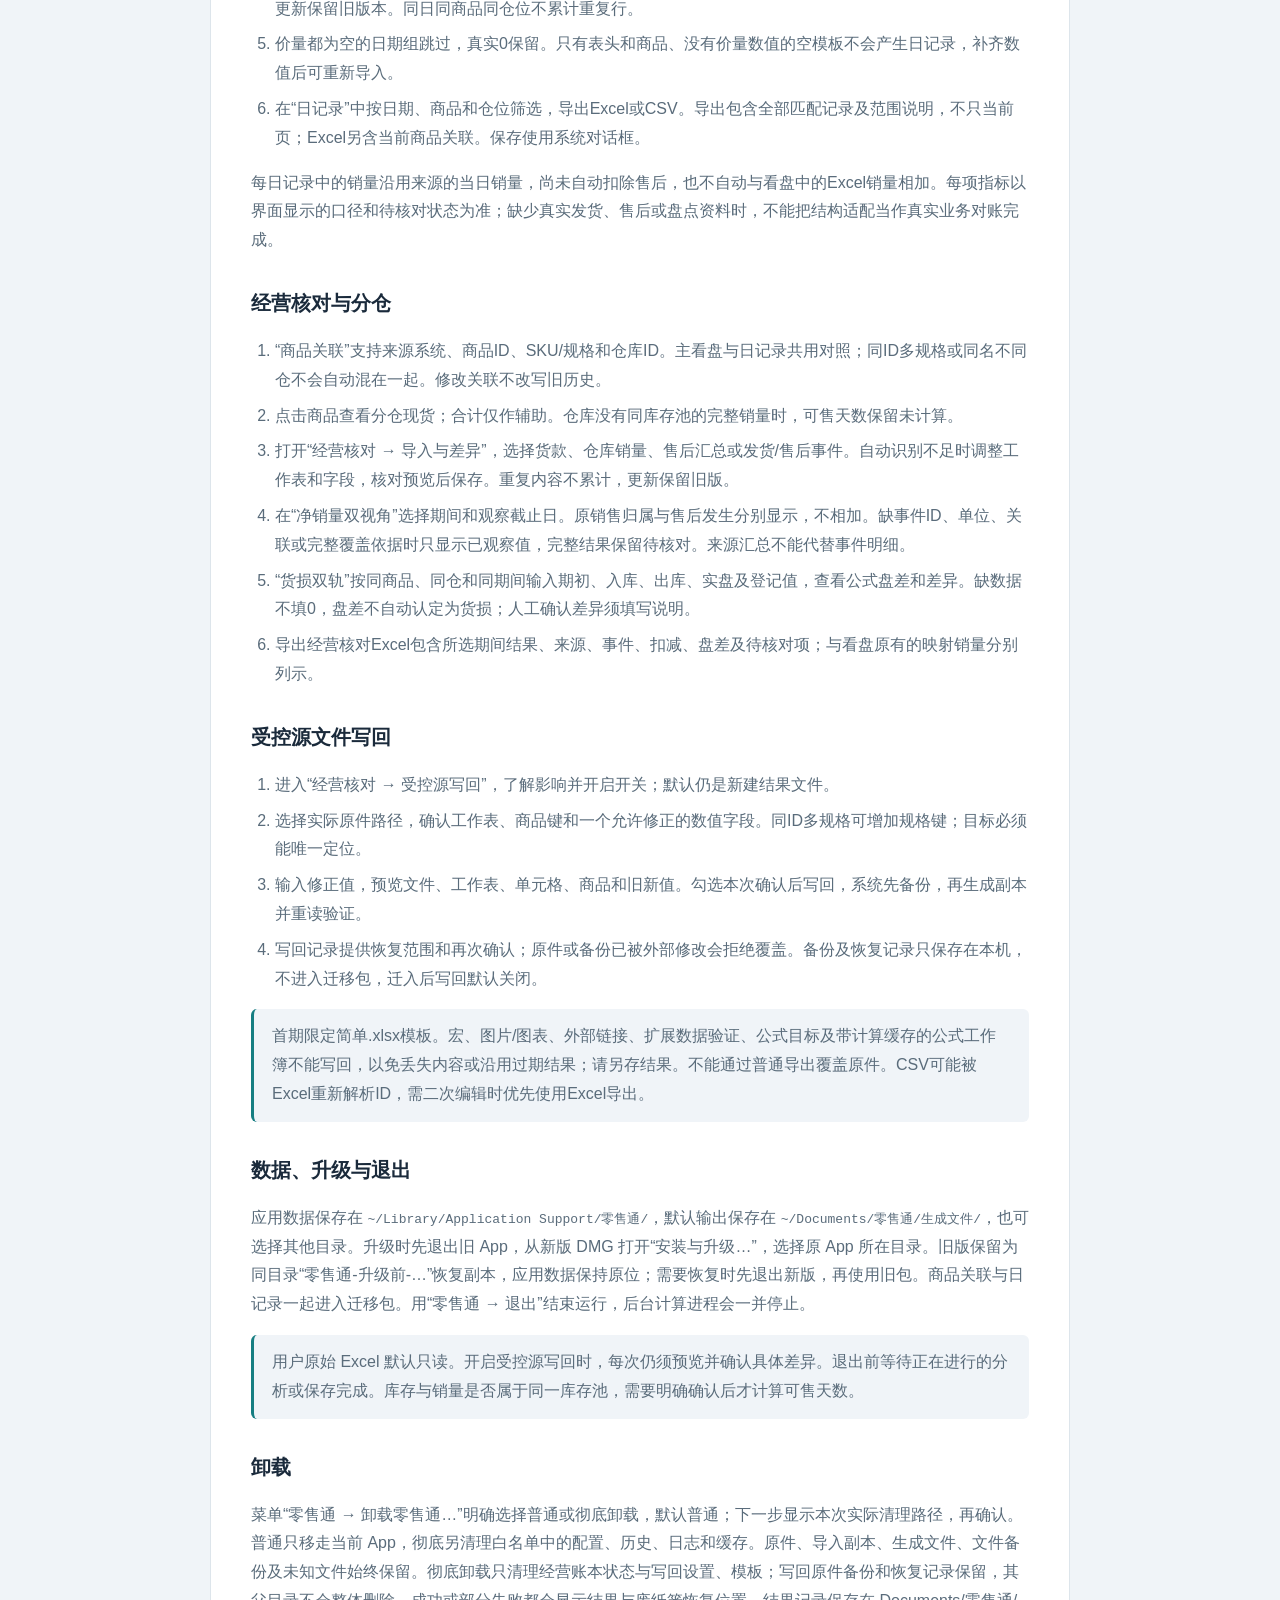
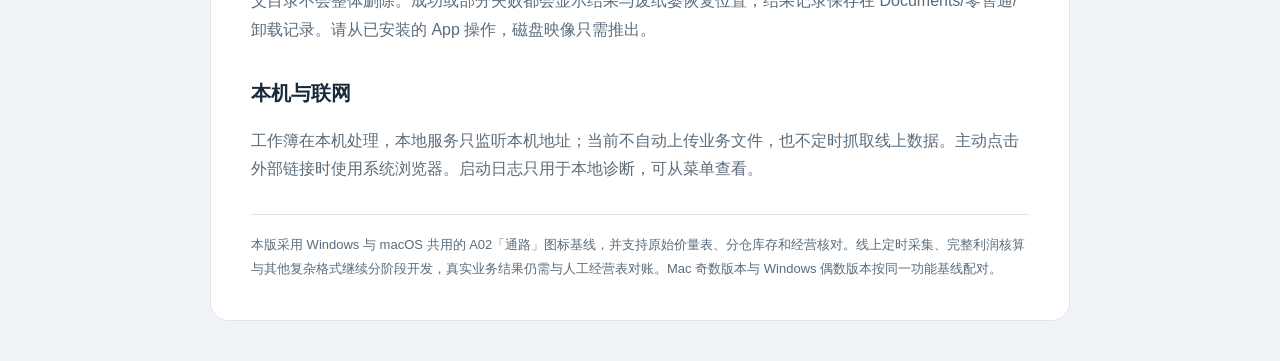
==== commit dbf2043d: "对齐 Windows 功能与图标并发布 v0.2.10" ====
--- a/desktop/使用说明.html
+++ b/desktop/使用说明.html
@@ -1,7 +1,7 @@
-<!doctype html><html lang="zh-CN"><meta charset="utf-8"><meta name="viewport" content="width=device-width,initial-scale=1"><title>零售通 v0.2.9 使用说明</title>
+<!doctype html><html lang="zh-CN"><meta charset="utf-8"><meta name="viewport" content="width=device-width,initial-scale=1"><title>零售通 v0.2.1 使用说明</title>
 <style>:root{color-scheme:light dark;--bg:#f0f4f8;--paper:#fff;--ink:#1a2a3b;--muted:#5a6c7b;--line:#dde5eb;--accent:#167e82}@media(prefers-color-scheme:dark){:root{--bg:#111c26;--paper:#1b2835;--ink:#edf5f7;--muted:#b4c5d0;--line:#334553;--accent:#83d7d4}}*{box-sizing:border-box}body{margin:0;background:var(--bg);color:var(--ink);font:16px/1.8 -apple-system,BlinkMacSystemFont,'PingFang SC',sans-serif}main{max-width:860px;margin:40px auto;padding:40px;background:var(--paper);border:1px solid var(--line);border-radius:18px}h1{font-size:32px;letter-spacing:-1px;margin:0}h2{margin:30px 0 10px;font-size:20px}p,li{color:var(--muted)}.badge{color:var(--accent);font-size:13px;font-weight:600}ol,ul{padding-left:24px}li{margin:7px 0}strong{color:var(--ink)}code{font-size:13px;overflow-wrap:anywhere}.note{padding:13px 18px;border-left:3px solid var(--accent);background:var(--bg);border-radius:6px}footer{border-top:1px solid var(--line);margin-top:30px;padding-top:18px;font-size:13px;color:var(--muted)}@media(max-width:650px){main{margin:12px;padding:24px}h1{font-size:27px}}@media print{main{border:0;margin:0;padding:0}body{background:white}}</style>
-<main><div class="badge">MAC 试用版 · v0.2.9</div><h1>零售通使用说明</h1><p>适用：Intel Mac，macOS 13 或以上。内置运行环境，使用时不需要安装 Python、Codex 或打开终端。当前安装包为本机试用版，尚未完成开发者签名公证；Apple Silicon 原生包与 Windows 预留目标 v0.2.10 由对应环境后续验证。</p>
-<h2>工作台与独立窗口</h2><p>左侧功能默认在主窗口右侧展示，切换功能保留未提交输入。点击顶部“在新窗口打开”可将当前页面放入独立窗口；点击“返回主窗口”或关闭该窗口，页面回到主工作区，输入、筛选和预览结果继续保留。首页显示实际快照的销量折线与单品目标分布；空数据不补成零。外观仍支持深色、浅色和跟随系统。</p><h2>安装与启动</h2><ol><li>打开 <strong>零售通-v0.2.9-mac-Intel.dmg</strong>。可将 App 拖到 Applications 或自己选择的可写目录。</li><li>也可打开 App，在菜单“零售通 → 安装与升级…”图形选择目录，核对实际来源、版本与目标。复制及完整性校验完成后，显示“立即启动”“打开安装目录”和“完成”。</li><li>首次引导列出用途、三步操作、实际应用位置及本地数据位置。启动中显示当前阶段与耗时；失败可重新启动，菜单“显示启动诊断”定位记录。</li></ol>
+<main><div class="badge">MAC 试用版 · v0.2.1</div><h1>零售通使用说明</h1><p>适用：Intel Mac，macOS 13 或以上。内置运行环境，使用时不需要安装 Python、Codex 或打开终端。当前安装包为本机试用版，尚未完成开发者签名公证；Apple Silicon 原生包与 Windows 目标 v0.2.2 由对应环境后续验证。</p>
+<h2>安装与启动</h2><ol><li>打开 <strong>零售通-v0.2.1-mac-Intel.dmg</strong>。可将 App 拖到 Applications 或自己选择的可写目录。</li><li>也可打开 App，在菜单“零售通 → 安装与升级…”图形选择目录，核对实际来源、版本与目标。复制及完整性校验完成后，显示“立即启动”“打开安装目录”和“完成”。</li><li>首次引导列出用途、三步操作、实际应用位置及本地数据位置。启动中显示当前阶段与耗时；失败可重新启动，菜单“显示启动诊断”定位记录。</li></ol>
 <h2>开始看盘</h2><ol><li>点击“导入数据”，选择或拖入 Excel；也可选择本机目录，勾选所需文件。</li><li>核对各工作表的用途、字段、仓库、单位与业务日期，不需要的表选择“忽略”。最多选择8份文件。</li><li>点击“预览导入范围”。格式变化由你确认；库存日期、重复计划或商品标识有冲突时，先调整再继续。</li><li>确认生成后，查看商品看盘、数据问题与来源。缺少的数据保留为空，不当作零。</li><li>点击“导出看盘表”，选择目录和文件名，预览后保存 Excel。同名覆盖会备份，可恢复。</li></ol>
 <h2>单品目标考核</h2><p>每款商品独立判断是否达到目标，默认门槛85%，完成额采用报单金额。总览的“逐款缺口合计”把各款未完成差额相加，超额商品不抵扣其他款。合计完成比例只作整体参考。</p><ul><li>点击“未达标”查看需要跟进的商品，逐款显示计划、考核目标、完成额、缺口及剩余每日任务。</li><li>缺计划、缺完成数据或计划为零时标为“待核对”，完整任务不当作零；已知部分单独显示。</li><li>每日任务按截止日之后至月末的剩余自然日计算。月底仍未达标会显示“本期已到期”。</li><li>旧历史保持原口径和保存值。需要按新规则查看时，使用可用原件重新分析，生成新的历史记录。</li></ul><h2>每日价格与历史</h2><ul><li>“每日价格与销量”支持手工记录和 Excel 导入，按日期、商品、店铺保留售价及销量，可查看修订、删除和恢复。</li><li>“历史记录”保存每次分析，删除后可恢复；原文件变更或移动后，历史仍可查看与导出，重算须重新导入。</li><li>“本地数据与记录”可导出／导入迁移包，用于迁移旧启动版数据和备份。迁移包不包含用户源表和已生成文件。</li></ul>
 <h2>原始价量表与商品关联</h2><ol><li>打开“每日价格与销量 → 商品关联”，可导入订货资料表，预览来源商品ID、规格和仓位，确认后保存。不同商品不会仅因名称相同而合并。</li><li>需要关联不同来源时，可手动填写来源商品ID、来源仓位、标准商品标识和标准仓位。关联只作用于后续导入，旧日记录保留保存时的商品和数值。</li><li>在“导入价格表”中选择双层日期表，检查日期组、售价与销量列，以及合并仓位。系统保留表内完整年月日，不按文件名改年份。</li><li>预览新增、未变、冲突及可补齐记录，查看旧新差异。默认保留已有记录，选择补齐或更新时先重新预览；更新保留旧版本。同日同商品同仓位不累计重复行。</li><li>价量都为空的日期组跳过，真实0保留。只有表头和商品、没有价量数值的空模板不会产生日记录，补齐数值后可重新导入。</li><li>在“日记录”中按日期、商品和仓位筛选，导出Excel或CSV。导出包含全部匹配记录及范围说明，不只当前页；Excel另含当前商品关联。保存使用系统对话框。</li></ol><p>每日记录中的销量沿用来源的当日销量，尚未自动扣除售后，也不自动与看盘中的Excel销量相加。每项指标以界面显示的口径和待核对状态为准；缺少真实发货、售后或盘点资料时，不能把结构适配当作真实业务对账完成。</p>
@@ -10,4 +10,4 @@
 <h2>数据、升级与退出</h2><p>应用数据保存在 <code>~/Library/Application Support/零售通/</code>，默认输出保存在 <code>~/Documents/零售通/生成文件/</code>，也可选择其他目录。升级时先退出旧 App，从新版 DMG 打开“安装与升级…”，选择原 App 所在目录。旧版保留为同目录“零售通-升级前-…”恢复副本，应用数据保持原位；需要恢复时先退出新版，再使用旧包。商品关联与日记录一起进入迁移包。用“零售通 → 退出”结束运行，后台计算进程会一并停止。</p>
 <p class="note">用户原始 Excel 默认只读。开启受控源写回时，每次仍须预览并确认具体差异。退出前等待正在进行的分析或保存完成。库存与销量是否属于同一库存池，需要明确确认后才计算可售天数。</p>
 <h2>卸载</h2><p>菜单“零售通 → 卸载零售通…”明确选择普通或彻底卸载，默认普通；下一步显示本次实际清理路径，再确认。普通只移走当前 App，彻底另清理白名单中的配置、历史、日志和缓存。原件、导入副本、生成文件、文件备份及未知文件始终保留。彻底卸载只清理经营账本状态与写回设置、模板；写回原件备份和恢复记录保留，其父目录不会整体删除。成功或部分失败都会显示结果与废纸篓恢复位置，结果记录保存在 Documents/零售通/卸载记录。请从已安装的 App 操作，磁盘映像只需推出。</p><h2>本机与联网</h2><p>工作簿在本机处理，本地服务只监听本机地址；当前不自动上传业务文件，也不定时抓取线上数据。主动点击外部链接时使用系统浏览器。启动日志只用于本地诊断，可从菜单查看。</p>
-<footer>本版采用客户指定的红色折线图标，并支持原始价量表、分仓库存和经营核对。线上定时采集、完整利润核算与其他复杂格式继续分阶段开发，真实业务结果仍需与人工经营表对账。Mac 奇数版本与 Windows 偶数版本按同一功能基线配对。</footer></main></html>
+<footer>本版采用 Windows 与 macOS 共用的 A02「通路」图标基线，并支持原始价量表、分仓库存和经营核对。线上定时采集、完整利润核算与其他复杂格式继续分阶段开发，真实业务结果仍需与人工经营表对账。Mac 奇数版本与 Windows 偶数版本按同一功能基线配对。</footer></main></html>
